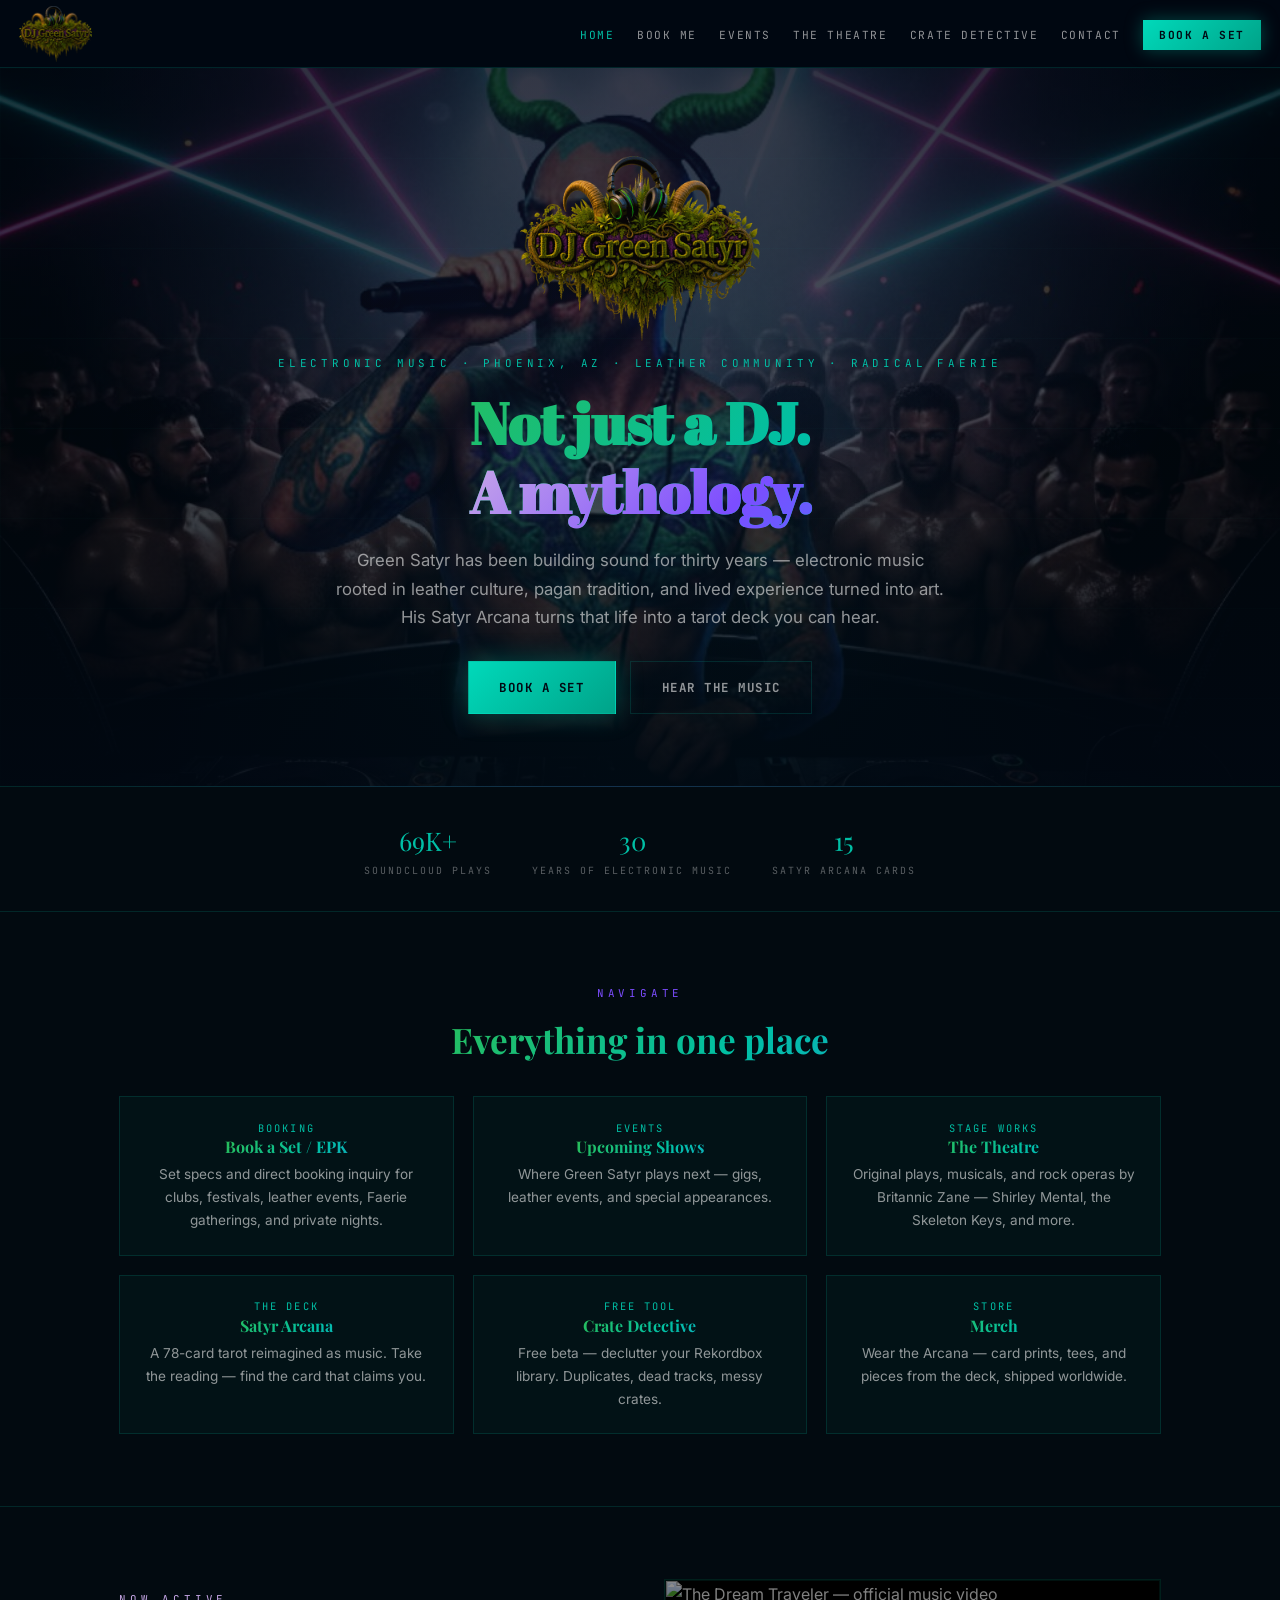
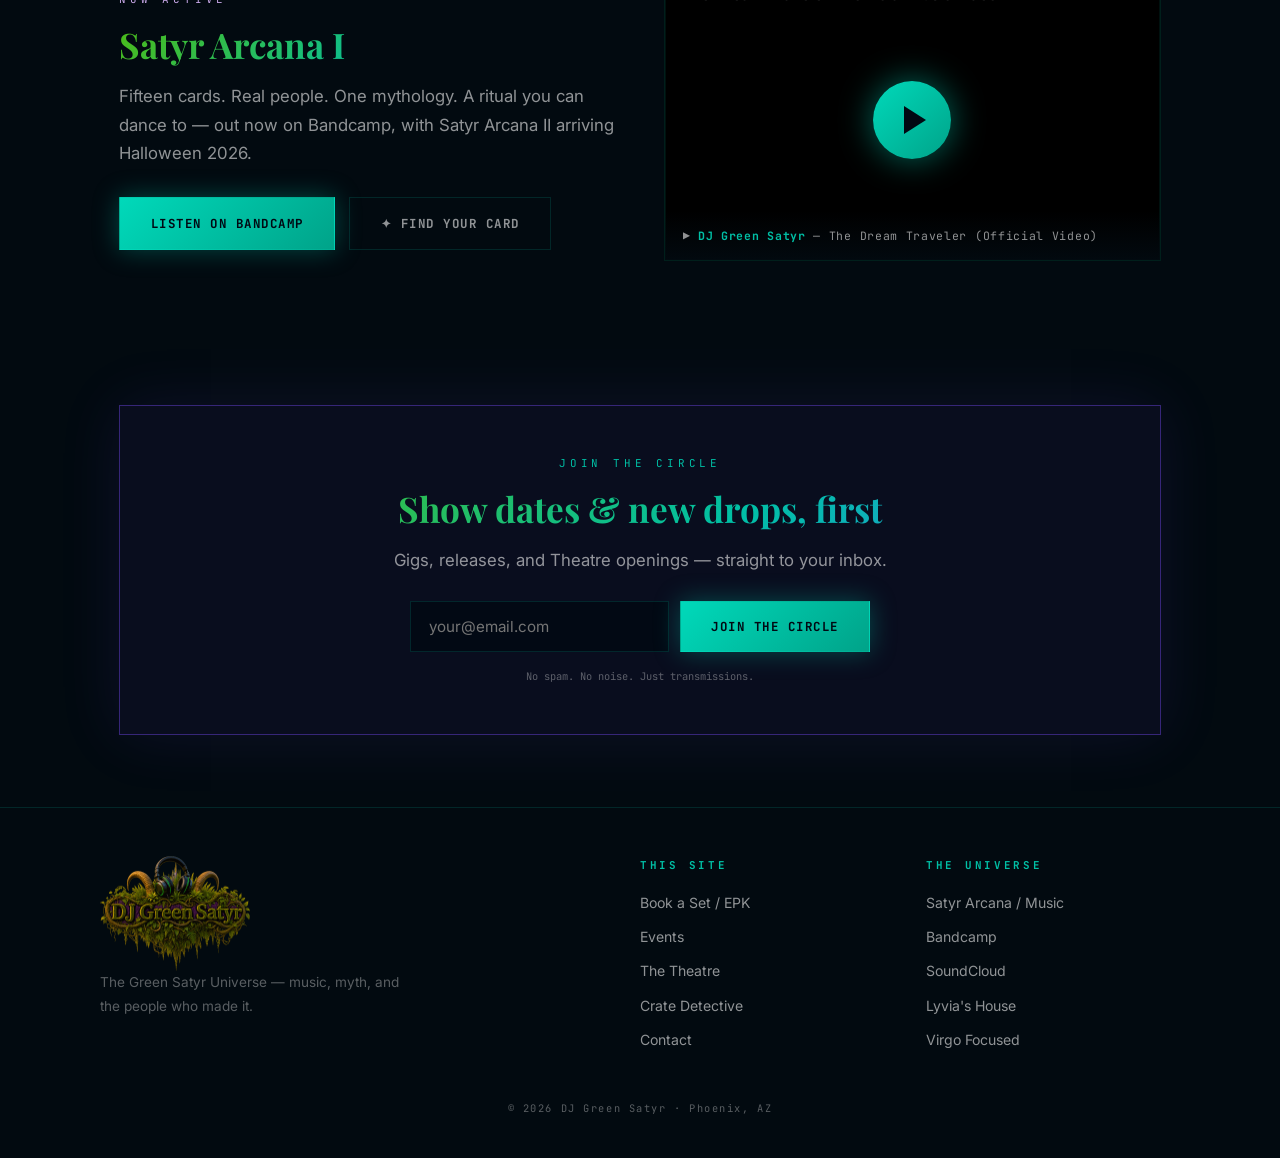
==== index.html @ 3be38ee2 "Replace logo with clean transparent version from original Co-Authored-By: Claude Opus 5.5 <noreply@a" ====
<!DOCTYPE html>
<html lang="en">
<head>
<meta charset="UTF-8">
<meta name="viewport" content="width=device-width, initial-scale=1.0">
<title>DJ Green Satyr — Phoenix Electronic Music Artist | Book a Set</title>
<meta name="description" content="DJ Green Satyr — electronic music from Phoenix, AZ. Radical Faerie & Kaleidoscope of Creativity. Book a set, hear the music, see the Theatre.">
<link rel="canonical" href="index.html">
<meta property="og:title" content="DJ Green Satyr — Not just a DJ. A mythology.">
<meta property="og:description" content="Electronic music from Phoenix, AZ. Book a set, hear the music, walk the Satyr Arcana.">
<meta property="og:image" content="https://djgreensatyr.live/assets/og-home.png">
<meta property="og:type" content="website">
<meta property="og:url" content="https://djgreensatyr.live/">
<meta name="twitter:card" content="summary_large_image">
<meta name="theme-color" content="#00bfa5">
<link rel="icon" href="assets/djgreensatyrlogosq.png">
<link rel="preconnect" href="https://fonts.googleapis.com">
<link rel="preconnect" href="https://fonts.gstatic.com" crossorigin>
<link href="https://fonts.googleapis.com/css2?family=Abril+Fatface&family=Playfair+Display:ital,wght@0,600;0,700;1,600&family=Inter:wght@400;600&family=JetBrains+Mono:wght@400;700&display=swap" rel="stylesheet">
<link rel="stylesheet" href="styles.css">
<script type="application/ld+json">
{
  "@context": "https://schema.org",
  "@graph": [
    {
      "@type": "MusicGroup",
      "@id": "https://djgreensatyr.live/#artist",
      "name": "DJ Green Satyr",
      "url": "https://djgreensatyr.live",
      "genre": "Electronic",
      "description": "DJ Green Satyr books DJ sets, festival slots, and private events across the Phoenix metro area and beyond — thirty years of electronic music experience, rooted in leather culture and Radical Faerie community tradition.",
      "areaServed": { "@type": "City", "name": "Phoenix", "containedInPlace": "Arizona" },
      "sameAs": [
        "https://djgreensatyr.bandcamp.com/",
        "https://soundcloud.com/thegreensatyr",
        "https://www.imdb.com/name/nm5407388/",
        "https://greensatyr.buzz/"
      ]
    },
    {
      "@type": "WebSite",
      "name": "DJ Green Satyr — Booking",
      "url": "https://djgreensatyr.live/",
      "about": { "@id": "https://djgreensatyr.live/#artist" }
    }
  ]
}
</script>
</head>
<body>

<nav class="nav">
  <a class='nav-logo' href='/'><img src="assets/dj-green-satyr-logo.png?v=2" alt="DJ Green Satyr" width="600" height="463"></a>
  <button class="nav-toggle" aria-label="Menu">☰</button>
  <ul class="nav-links">
    <li><a class='active' href='/'>Home</a></li>
    <li><a href='/booking'>Book Me</a></li>
    <li><a href='/events'>Events</a></li>
    <li><a href='/theatre'>The Theatre</a></li>
    <li><a href='/cratedetective'>Crate Detective</a></li>
    <li><a href='/contact'>Contact</a></li>
    <li><a class='nav-cta' href='/booking'>Book a Set</a></li>
  </ul>
</nav>

<header class="hero hero-heavy">
  <video class="hero-video" autoplay muted loop playsinline poster="assets/live-hero.jpg">
    <source src="assets/hero-perform.mp4" type="video/mp4">
  </video>
  <div class="hero-scrim"></div>
  <img src="assets/dj-green-satyr-logo.png?v=2" alt="DJ Green Satyr" width="600" height="463" style="max-width:240px;width:60%;height:auto;margin:0 auto .8rem;display:block">
  <p class="kicker">Electronic Music · Phoenix, AZ · Leather Community · Radical Faerie</p>
  <h1>Not just a DJ.<br><span class="gold-glow">A mythology.</span></h1>
  <p class="lede" style="margin:1.2rem auto 0">Green Satyr has been building sound for thirty years — electronic music rooted in leather culture, pagan tradition, and lived experience turned into art. His Satyr Arcana turns that life into a tarot deck you can hear.</p>
  <div class="btn-row" style="justify-content:center">
    <a class='btn btn-gold' href='/booking'>Book a Set</a>
    <a class="btn btn-ghost" href="https://djgreensatyr.bandcamp.com" target="_blank" rel="noopener">Hear the Music</a>
  </div>
</header>

<div class="proof">
  <div><div class="num">69K+</div><div class="lbl">SoundCloud Plays</div></div>
  <div><div class="num">30</div><div class="lbl">Years of Electronic Music</div></div>
  <div><div class="num">15</div><div class="lbl">Satyr Arcana Cards</div></div>
</div>

<section>
  <div class="wrap center">
    <p class="kicker purple">Navigate</p>
    <h2>Everything in one place</h2>
    <div class="grid grid-3" style="margin-top:2.2rem">
      <a class='card' href='/booking'>
        <p class="mono">Booking</p><h3>Book a Set / EPK</h3>
        <p>Set specs and direct booking inquiry for clubs, festivals, leather events, Faerie gatherings, and private nights.</p>
      </a>
      <a class='card' href='/events'>
        <p class="mono">Events</p><h3>Upcoming Shows</h3>
        <p>Where Green Satyr plays next — gigs, leather events, and special appearances.</p>
      </a>
      <a class='card' href='/theatre'>
        <p class="mono">Stage Works</p><h3>The Theatre</h3>
        <p>Original plays, musicals, and rock operas by Britannic Zane — Shirley Mental, the Skeleton Keys, and more.</p>
      </a>
      <a class="card" href="https://greensatyr.buzz/satyr-arcana/">
        <p class="mono">The Deck</p><h3>Satyr Arcana</h3>
        <p>A 78-card tarot reimagined as music. Take the reading — find the card that claims you.</p>
      </a>
      <a class='card' href='/cratedetective'>
        <p class="mono">Free Tool</p><h3>Crate Detective</h3>
        <p>Free beta — declutter your Rekordbox library. Duplicates, dead tracks, messy crates.</p>
      </a>
      <a class="card" href="https://greensatyr.printful.me/" target="_blank" rel="noopener">
        <p class="mono">Store</p><h3>Merch</h3>
        <p>Wear the Arcana — card prints, tees, and pieces from the deck, shipped worldwide.</p>
      </a>
    </div>
  </div>
</section>

<section style="border-top:1px solid var(--line)">
  <div class="wrap split">
    <div>
      <p class="kicker gold">Now Active</p>
      <h2>Satyr Arcana I</h2>
      <p class="lede">Fifteen cards. Real people. One mythology. A ritual you can dance to — out now on Bandcamp, with Satyr Arcana II arriving Halloween 2026.</p>
      <div class="btn-row">
        <a class="btn btn-gold" href="https://djgreensatyr.bandcamp.com/album/satyr-arcana-i" target="_blank" rel="noopener">Listen on Bandcamp</a>
        <a class="btn btn-ghost" href="https://greensatyr.buzz/satyr-arcana/#quiz">✦ Find Your Card</a>
      </div>
    </div>
    <div class="video-embed video-facade" data-video="tmE1X1CQ2N4" data-title="The Dream Traveler — Official Music Video">
      <img src="https://i.ytimg.com/vi/tmE1X1CQ2N4/maxresdefault.jpg" alt="The Dream Traveler — official music video" loading="lazy">
      <div class="vf-play"><span></span></div>
      <div class="vf-caption">▶ <b>DJ Green Satyr</b> — The Dream Traveler (Official Video)</div>
    </div>
  </div>
</section>

<section>
  <div class="wrap">
    <div class="signup">
      <p class="kicker">Join the Circle</p>
      <h2>Show dates &amp; new drops, first</h2>
      <p class="lede" style="margin:0 auto">Gigs, releases, and Theatre openings — straight to your inbox.</p>
      <form name="circle" method="POST" data-netlify="true" netlify-honeypot="bot-field" action="/thanks">
        <input type="hidden" name="form-name" value="circle">
        <input type="hidden" name="source" value="live_home">
        <p class="hidden"><input name="bot-field"></p>
        <input type="email" name="email" placeholder="your@email.com" required>
        <button class="btn btn-gold" type="submit">Join the Circle</button>
      </form>
      <p class="fine">No spam. No noise. Just transmissions.</p>
    </div>
  </div>
</section>

<footer>
  <div class="foot-grid">
    <div>
      <a class='nav-logo' href='/'><img src="assets/dj-green-satyr-logo.png?v=2" alt="DJ Green Satyr" width="600" height="463" style="height:auto;width:150px" loading="lazy"></a>
      <p class="foot-note">The Green Satyr Universe — music, myth, and the people who made it.</p>
    </div>
    <div>
      <h4>This Site</h4>
      <ul>
        <li><a href='/booking'>Book a Set / EPK</a></li>
        <li><a href='/events'>Events</a></li>
        <li><a href='/theatre'>The Theatre</a></li>
        <li><a href='/cratedetective'>Crate Detective</a></li>
        <li><a href='/contact'>Contact</a></li>
      </ul>
    </div>
    <div>
      <h4>The Universe</h4>
      <ul>
        <li><a href="https://greensatyr.buzz/">Satyr Arcana / Music</a></li>
        <li><a href="https://djgreensatyr.bandcamp.com/" target="_blank" rel="noopener">Bandcamp</a></li>
        <li><a href="https://soundcloud.com/thegreensatyr" target="_blank" rel="noopener">SoundCloud</a></li>
        <li><a href="https://greensatyr.buzz/film/">Lyvia's House</a></li>
        <li><a href="https://virgofocused.quest">Virgo Focused</a></li>
      </ul>
    </div>
  </div>
  <p class="copyright">© 2026 DJ Green Satyr · Phoenix, AZ</p>
</footer>

<script src="main.js"></script>
<!-- Liaison Widget -->
<script src="https://cdn.fash.com/widget-loader.js"></script>
<script>
  if (window.LiaisonWidget) { LiaisonWidget.init({ providerId: '6a8c82718d195329554d960d' }); }
</script>
</body>
</html>
---- styles.css ----
/* ─── GreenSatyr.Buzz — design system ─────────────────────────────── */
:root {
  --bg: #010812;
  --panel: rgba(200, 168, 232, 0.04);
  --line: rgba(200, 168, 232, 0.14);
  --ink: #e8e8e8;
  --ink-dim: rgba(232, 232, 232, 0.62);
  --ink-faint: rgba(232, 232, 232, 0.38);
  --gold: #C8A8E8;
  --green: #39ff14;
  --font-display: 'Playfair Display', serif;
  --font-hero: 'Abril Fatface', serif;
  --font-body: 'Inter', sans-serif;
  --font-mono: 'JetBrains Mono', monospace;
}
* { margin: 0; padding: 0; box-sizing: border-box; }
html { scroll-behavior: smooth; }
body {
  background: var(--bg);
  color: var(--ink);
  font-family: var(--font-body);
  line-height: 1.7;
  -webkit-font-smoothing: antialiased;
}
img { max-width: 100%; display: block; }
a { color: var(--gold); text-decoration: none; }

/* ─── nav ─── */
.nav {
  position: sticky; top: 0; z-index: 50;
  display: flex; align-items: center; justify-content: space-between;
  padding: 0.35rem 1.2rem;
  background: rgba(1, 8, 18, 0.92);
  backdrop-filter: blur(10px);
  border-bottom: 1px solid var(--line);
}
.nav-logo { display: flex; align-items: center; gap: 0.6rem; }
.nav-logo img { height: 56px; width: auto; object-fit: contain; }
.nav-logo span { font-family: var(--font-display); font-size: 0.8rem; color: var(--ink); letter-spacing: 0.05em; }
.nav-links { display: flex; align-items: center; gap: 1.4rem; list-style: none; }
.nav-links a { font-family: var(--font-mono); font-size: 0.7rem; letter-spacing: 0.14em; text-transform: uppercase; color: var(--ink-dim); transition: color 0.2s; }
.nav-links a:hover, .nav-links a.active { color: var(--gold); }
.nav-links a.nav-cta {
  color: #010812; background: linear-gradient(135deg, #00d9ba, #00a389); padding: 0.5rem 1rem; font-weight: 700;
  box-shadow: 0 0 18px rgba(0, 191, 165, 0.35);
}
.nav-links a.nav-cta:hover { background: #e8c85a; color: #010812; }
.nav-toggle { display: none; background: none; border: 1px solid var(--line); color: var(--gold); font-size: 1.2rem; padding: 0.3rem 0.7rem; cursor: pointer; }
@media (max-width: 820px) {
  .nav-toggle { display: block; }
  .nav-links {
    display: none; position: absolute; top: 100%; left: 0; right: 0;
    flex-direction: column; gap: 0; background: rgba(1, 8, 18, 0.98);
    border-bottom: 1px solid var(--line); padding: 0.5rem 0;
  }
  .nav-links.open { display: flex; }
  .nav-links li { width: 100%; text-align: center; }
  .nav-links a { display: block; padding: 0.9rem 0; }
  .nav-links a.nav-cta { margin: 0.6rem 1.2rem; }
}

/* ─── layout ─── */
.wrap { max-width: 1080px; margin: 0 auto; padding: 0 1.2rem; }
section { padding: 4.5rem 0; }
.kicker {
  font-family: var(--font-mono); font-size: 0.68rem; letter-spacing: 0.35em;
  text-transform: uppercase; color: var(--gold); margin-bottom: 1rem;
}
.kicker.green { color: var(--green); }
h1, h2, h3 { font-family: var(--font-display); line-height: 1.2; }
h1 { font-size: clamp(2rem, 6vw, 3.6rem); }
.hero h1 { font-family: var(--font-hero); }
h2 { font-size: clamp(1.4rem, 4vw, 2.2rem); margin-bottom: 1rem; }
h3 { font-size: 1rem; }
.lede { color: var(--ink-dim); max-width: 620px; font-size: 1.05rem; }
.center { text-align: center; }
.center .lede { margin: 0 auto; }

/* ─── buttons ─── */
.btn {
  display: inline-block; font-family: var(--font-mono); font-size: 0.78rem;
  font-weight: 700; letter-spacing: 0.12em; text-transform: uppercase;
  padding: 0.95rem 1.9rem; cursor: pointer; transition: all 0.2s; border: 1px solid transparent;
}
.btn-gold { background: linear-gradient(135deg, #00d9ba, #00a389); color: #010812; box-shadow: 0 0 26px rgba(0, 191, 165, 0.35); }
.btn-gold:hover { background: linear-gradient(135deg, #1fe8cb, #00b89b); box-shadow: 0 0 40px rgba(0, 191, 165, 0.55); }
.btn-ghost { border-color: var(--line); color: var(--ink-dim); }
.btn-ghost:hover { border-color: var(--gold); color: var(--gold); }
.btn-green { background: var(--green); color: #010812; box-shadow: 0 0 26px rgba(57, 255, 20, 0.3); }
.btn-green:hover { box-shadow: 0 0 40px rgba(57, 255, 20, 0.5); }
.btn-row { display: flex; gap: 0.9rem; flex-wrap: wrap; margin-top: 1.8rem; }
.center .btn-row { justify-content: center; }

/* ─── hero ─── */
.hero {
  position: relative; overflow: hidden; text-align: center;
  padding: 5.5rem 1.2rem 4.5rem;
  background: radial-gradient(ellipse at 50% 0%, rgba(200, 168, 232, 0.1) 0%, var(--bg) 65%);
  border-bottom: 1px solid var(--line);
}
.hero::before {
  content: ''; position: absolute; inset: 0; pointer-events: none;
  background-image: linear-gradient(rgba(57, 255, 20, 0.03) 1px, transparent 1px),
    linear-gradient(90deg, rgba(57, 255, 20, 0.03) 1px, transparent 1px);
  background-size: 60px 60px;
}
.hero > * { position: relative; z-index: 1; }

/* heavy / masculine hero variant (music page) */
.hero-heavy {
  background:
    radial-gradient(ellipse at 50% 110%, rgba(0, 110, 90, 0.18) 0%, transparent 55%),
    radial-gradient(ellipse at 50% 0%, rgba(70, 40, 110, 0.20) 0%, var(--bg) 70%),
    linear-gradient(180deg, #04080b 0%, #010812 100%);
  animation: forge 9s ease-in-out infinite;
}
.hero-heavy::before {
  background-image:
    linear-gradient(rgba(200, 168, 232, 0.045) 2px, transparent 2px);
  background-size: 100% 90px;
}
@keyframes forge {
  0%, 100% { box-shadow: inset 0 -80px 160px rgba(0, 105, 85, 0.12); }
  50% { box-shadow: inset 0 -80px 220px rgba(0, 105, 85, 0.26); }
}
.hero-video {
  position: absolute; inset: 0; width: 100%; height: 100%;
  object-fit: cover; opacity: 0.38; z-index: 0; pointer-events: none;
  filter: saturate(0.8) contrast(1.1);
}
.hero-video + .hero-scrim {
  position: absolute; inset: 0; z-index: 0; pointer-events: none;
  background: linear-gradient(180deg, rgba(1, 8, 18, 0.55) 0%, rgba(1, 8, 18, 0.25) 50%, rgba(1, 8, 18, 0.85) 100%);
}
.hero .lede { margin: 1.2rem auto 0; }
.hero-art { max-width: 420px; margin: 2.5rem auto 0; border: 1px solid var(--line); box-shadow: 0 0 60px rgba(200, 168, 232, 0.12); }
.gold-glow { color: var(--gold); text-shadow: 0 0 30px rgba(200, 168, 232, 0.5); }

/* ─── proof bar ─── */
.proof { display: flex; justify-content: center; gap: 2.5rem; flex-wrap: wrap; padding: 2rem 1.2rem; border-bottom: 1px solid var(--line); }
.proof div { text-align: center; }
.proof .num { font-family: var(--font-display); font-size: 1.6rem; color: var(--gold); }
.proof .lbl { font-family: var(--font-mono); font-size: 0.62rem; letter-spacing: 0.2em; text-transform: uppercase; color: var(--ink-faint); }

/* ─── countdown ─── */
.countdown-strip {
  display: flex; align-items: center; justify-content: center; gap: 1.4rem; flex-wrap: wrap;
  padding: 1.1rem 1.2rem; background: rgba(200, 168, 232, 0.06); border-bottom: 1px solid var(--line);
  font-family: var(--font-mono); font-size: 0.75rem; letter-spacing: 0.1em; text-transform: uppercase;
}
.countdown-strip strong { color: var(--gold); }
.countdown { display: flex; gap: 0.9rem; }
.countdown span { color: var(--ink); }
.countdown b { color: var(--green); font-size: 1rem; }

/* ─── grids & cards ─── */
.grid { display: grid; gap: 1.2rem; }
.grid-3 { grid-template-columns: repeat(3, 1fr); }
.grid-5 { grid-template-columns: repeat(5, 1fr); }
@media (max-width: 820px) { .grid-3 { grid-template-columns: 1fr; } .grid-5 { grid-template-columns: repeat(2, 1fr); } }
.card { border: 1px solid var(--line); background: var(--panel); padding: 1.4rem; transition: border-color 0.2s, transform 0.2s; }
.card:hover { border-color: rgba(200, 168, 232, 0.45); transform: translateY(-3px); }
.card img { border: 1px solid var(--line); margin-bottom: 0.9rem; }
.card h3 { margin-bottom: 0.4rem; }
.card p { font-size: 0.85rem; color: var(--ink-dim); }
.card .mono { font-family: var(--font-mono); font-size: 0.65rem; letter-spacing: 0.2em; text-transform: uppercase; color: var(--gold); }

/* deck mini-grid */
.deck-grid { display: grid; grid-template-columns: repeat(5, 1fr); gap: 0.6rem; }
@media (max-width: 680px) { .deck-grid { grid-template-columns: repeat(3, 1fr); } }
.deck-cell { border: 1px solid var(--line); background: var(--panel); padding: 0.8rem 0.4rem; text-align: center; }
.deck-cell .n { font-family: var(--font-mono); font-size: 0.7rem; color: var(--gold); opacity: 0.75; }
.deck-cell .t { font-family: var(--font-display); font-size: 0.6rem; color: var(--ink-dim); line-height: 1.4; }

/* ─── split section ─── */
.split { display: grid; grid-template-columns: 1fr 1fr; gap: 3rem; align-items: center; }
@media (max-width: 820px) { .split { grid-template-columns: 1fr; } }
.split img { border: 1px solid var(--line); }

/* ─── video embed ─── */
.video-embed { position: relative; padding-bottom: 56.25%; border: 1px solid var(--line); background: #000; }
.video-embed iframe { position: absolute; inset: 0; width: 100%; height: 100%; border: 0; }
.video-facade { cursor: pointer; }
.video-facade img { position: absolute; inset: 0; width: 100%; height: 100%; object-fit: cover; filter: brightness(0.55) saturate(1.05); transition: filter 0.2s; }
.video-facade:hover img { filter: brightness(0.68) saturate(1.1); }
.video-facade .vf-play { position: absolute; inset: 0; display: flex; align-items: center; justify-content: center; }
.video-facade .vf-play span {
  width: 78px; height: 78px; border-radius: 50%;
  background: linear-gradient(135deg, #00d9ba, #00a389);
  display: flex; align-items: center; justify-content: center;
  box-shadow: 0 0 34px rgba(0, 191, 165, 0.55); transition: transform 0.2s;
}
.video-facade:hover .vf-play span { transform: scale(1.08); }
.video-facade .vf-play span::after { content: ''; border-style: solid; border-width: 14px 0 14px 22px; border-color: transparent transparent transparent #010812; margin-left: 6px; }
.video-facade .vf-caption {
  position: absolute; left: 0; right: 0; bottom: 0; padding: 0.9rem 1.1rem;
  background: linear-gradient(0deg, rgba(2, 10, 16, 0.92), transparent);
  font-family: var(--font-mono); font-size: 0.72rem; letter-spacing: 0.06em; color: var(--ink-dim);
}
.video-facade .vf-caption b { color: var(--teal); }

/* ─── signup ─── */
.signup {
  border: 1px solid rgba(200, 168, 232, 0.35); background: rgba(200, 168, 232, 0.05);
  padding: 3rem 1.5rem; text-align: center; box-shadow: 0 0 60px rgba(200, 168, 232, 0.08);
}
.signup form { display: flex; gap: 0.7rem; max-width: 460px; margin: 1.6rem auto 0; flex-wrap: wrap; justify-content: center; }
.signup input[type='email'] {
  flex: 1 1 240px; padding: 0.95rem 1.1rem; font-family: var(--font-body); font-size: 0.95rem;
  background: rgba(1, 8, 18, 0.8); border: 1px solid var(--line); color: var(--ink);
}
.signup input[type='email']:focus { outline: none; border-color: var(--gold); }
.signup .fine { font-family: var(--font-mono); font-size: 0.65rem; color: var(--ink-faint); margin-top: 1rem; }

/* ─── quiz ─── */
.quiz-shell { max-width: 640px; margin: 0 auto; }
.q-progress { height: 2px; background: var(--line); margin: 0.6rem 0 2.2rem; }
.q-progress div { height: 100%; background: linear-gradient(90deg, var(--gold), var(--green)); box-shadow: 0 0 8px rgba(200, 168, 232, 0.5); transition: width 0.4s; }
.q-meta { display: flex; justify-content: space-between; font-family: var(--font-mono); font-size: 0.68rem; color: var(--ink-faint); }
.q-meta .pct { color: var(--gold); }
.q-option {
  display: flex; align-items: center; gap: 1rem; width: 100%; text-align: left;
  padding: 1.1rem 1.2rem; margin-bottom: 0.7rem; cursor: pointer;
  border: 1px solid var(--line); background: rgba(1, 8, 18, 0.6); color: var(--ink-dim);
  font-family: var(--font-body); font-size: 0.98rem; transition: all 0.2s;
}
.q-option:hover { border-color: rgba(200, 168, 232, 0.5); color: var(--ink); }
.q-option.chosen { border-color: var(--gold); background: rgba(200, 168, 232, 0.07); color: var(--ink); box-shadow: 0 0 24px rgba(200, 168, 232, 0.1); }
.q-option .letter {
  flex-shrink: 0; width: 30px; height: 30px; display: flex; align-items: center; justify-content: center;
  font-family: var(--font-mono); font-size: 0.7rem; font-weight: 700;
  border: 1px solid rgba(200, 168, 232, 0.25); color: var(--ink-faint);
}
.q-option.chosen .letter { border-color: var(--gold); color: var(--gold); background: rgba(200, 168, 232, 0.12); }
.q-nav { display: flex; justify-content: space-between; align-items: center; margin-top: 1.8rem; }
.result-card { position: relative; border-width: 2px; border-style: solid; padding: 2.5rem 1.5rem; text-align: center; margin-bottom: 2rem; }
.result-card .rc-num { font-family: var(--font-mono); font-size: 2.6rem; font-weight: 900; opacity: 0.3; }
.result-card h2 { font-size: clamp(1.6rem, 5vw, 2.6rem); }
.result-card .rc-tag { font-style: italic; color: var(--ink); opacity: 0.85; font-size: 1.1rem; margin: 0.6rem 0 1.6rem; }
.result-facts { display: grid; grid-template-columns: repeat(3, 1fr); gap: 0.8rem; text-align: left; margin-bottom: 1.6rem; }
@media (max-width: 680px) { .result-facts { grid-template-columns: 1fr; } }
.result-facts div { border: 1px solid var(--line); padding: 0.9rem; }
.result-facts .lbl { font-family: var(--font-mono); font-size: 0.62rem; letter-spacing: 0.15em; text-transform: uppercase; opacity: 0.7; margin-bottom: 0.3rem; }
.result-facts p { font-size: 0.85rem; color: var(--ink-dim); }
.share-row { display: flex; gap: 0.7rem; justify-content: center; flex-wrap: wrap; margin: 1.4rem 0 2.4rem; }
.hidden { display: none !important; }

/* ─── news / footer ─── */
.news-item { display: block; border: 1px solid var(--line); background: var(--panel); padding: 1.1rem 1.3rem; margin-bottom: 0.8rem; color: var(--ink-dim); transition: border-color 0.2s; }
.news-item:hover { border-color: rgba(200, 168, 232, 0.45); }
.news-item strong { color: var(--ink); display: block; font-size: 0.95rem; }
.news-item span { font-size: 0.82rem; }
footer { border-top: 1px solid var(--line); padding: 3rem 1.2rem 2.5rem; }
.foot-grid { display: grid; grid-template-columns: 2fr 1fr 1fr; gap: 2rem; max-width: 1080px; margin: 0 auto; }
@media (max-width: 680px) { .foot-grid { grid-template-columns: 1fr; } }
footer h4 { font-family: var(--font-mono); font-size: 0.68rem; letter-spacing: 0.25em; text-transform: uppercase; color: var(--gold); margin-bottom: 0.9rem; }
footer ul { list-style: none; }
footer li { margin-bottom: 0.45rem; }
footer a { color: var(--ink-dim); font-size: 0.88rem; }
footer a:hover { color: var(--gold); }
footer .foot-note { color: var(--ink-faint); font-size: 0.85rem; max-width: 320px; }
.copyright { text-align: center; font-family: var(--font-mono); font-size: 0.65rem; color: var(--ink-faint); margin-top: 2.5rem; letter-spacing: 0.15em; }

/* ─── djgreensatyr.live theme — satyr hues: greens, blues, purples (NO RED) ─── */
:root {
  --teal: #00bfa5;
  --purple: #7c4dff;
  --magenta: #d81b60;
  --bg: #020a10;
  --line: rgba(0, 191, 165, 0.16);
  --panel: rgba(0, 191, 165, 0.04);
}
.hero {
  background: radial-gradient(ellipse at 50% 0%, rgba(124, 77, 255, 0.12) 0%, var(--bg) 65%);
  border-bottom: 1px solid var(--line);
}
.hero::before {
  background-image: linear-gradient(rgba(0, 191, 165, 0.04) 1px, transparent 1px),
    linear-gradient(90deg, rgba(0, 191, 165, 0.04) 1px, transparent 1px);
}
.kicker { color: var(--teal); }
.kicker.purple { color: var(--purple); }
.kicker.gold { color: var(--gold); }
.gold-glow { color: var(--teal); text-shadow: 0 0 30px rgba(0, 191, 165, 0.5); }
.nav-links a:hover, .nav-links a.active { color: var(--teal); }
.nav-links a.nav-cta { background: linear-gradient(135deg, #00d9ba, #00a389); box-shadow: 0 0 18px rgba(0, 191, 165, 0.35); }
.proof .num { color: var(--teal); }
.card:hover { border-color: rgba(0, 191, 165, 0.5); }
.card .mono { color: var(--teal); }
.deck-cell .n { color: var(--purple); }
.signup {
  border-color: rgba(124, 77, 255, 0.4);
  background: rgba(124, 77, 255, 0.06);
  box-shadow: 0 0 60px rgba(124, 77, 255, 0.1);
}
.signup input[type='email']:focus { border-color: var(--purple); }
.q-progress div { background: linear-gradient(90deg, var(--teal), var(--purple)); }
footer h4 { color: var(--teal); }
footer a:hover { color: var(--teal); }
.news-item:hover { border-color: rgba(0, 191, 165, 0.5); }
.hero-heavy {
  background:
    radial-gradient(ellipse at 50% 110%, rgba(0, 191, 165, 0.16) 0%, transparent 55%),
    radial-gradient(ellipse at 50% 0%, rgba(124, 77, 255, 0.18) 0%, var(--bg) 70%),
    linear-gradient(180deg, #030c12 0%, #020a10 100%);
}
@keyframes forge {
  0%, 100% { box-shadow: inset 0 -80px 160px rgba(0, 150, 130, 0.10); }
  50% { box-shadow: inset 0 -80px 220px rgba(0, 150, 130, 0.24); }
}
.badge {
  display: inline-block; font-family: var(--font-mono); font-size: 0.62rem;
  letter-spacing: 0.2em; text-transform: uppercase; padding: 0.35rem 0.8rem;
  border: 1px solid var(--line); color: var(--teal); margin-bottom: 1rem;
}
.testimonial { border-left: 2px solid var(--purple); padding: 0.4rem 0 0.4rem 1.2rem; margin-bottom: 1.4rem; }
.testimonial p { color: var(--ink-dim); font-style: italic; }
.testimonial cite { font-family: var(--font-mono); font-size: 0.7rem; color: var(--teal); font-style: normal; }
.photo-strip { display: grid; grid-template-columns: repeat(auto-fit, minmax(220px, 1fr)); gap: 0.7rem; }
@media (max-width: 680px) { .photo-strip { grid-template-columns: repeat(2, 1fr); } }
.photo-strip img { border: 1px solid var(--line); aspect-ratio: 4/3; object-fit: cover; object-position: 50% 30%; width: 100%; }
input[type='text'], input[type='email'], input[type='date'], select, textarea {
  width: 100%; padding: 0.9rem 1rem; background: rgba(2, 10, 16, 0.85);
  border: 1px solid var(--line); color: var(--ink); font-family: var(--font-body); font-size: 0.95rem;
}
input:focus, select:focus, textarea:focus { outline: none; border-color: var(--teal); }
.form-grid { display: grid; grid-template-columns: 1fr 1fr; gap: 1rem; text-align: left; }
.form-grid .full { grid-column: 1 / -1; }
@media (max-width: 680px) { .form-grid { grid-template-columns: 1fr; } }
.form-grid label { font-family: var(--font-mono); font-size: 0.65rem; letter-spacing: 0.15em; text-transform: uppercase; color: var(--ink-faint); display: block; margin-bottom: 0.35rem; }

/* ─── oil slick headlines ─── */
@keyframes oilslick {
  0%   { background-position: 0% 50%; }
  50%  { background-position: 100% 50%; }
  100% { background-position: 0% 50%; }
}
h1, h2, h3 {
  background: linear-gradient(
    135deg,
    #4CBB17 0%,
    #00bfa5 20%,
    #3d7bff 40%,
    #7c4dff 60%,
    #C8A8E8 80%,
    #4CBB17 100%
  );
  background-size: 300% 300%;
  -webkit-background-clip: text;
  -webkit-text-fill-color: transparent;
  background-clip: text;
  animation: oilslick 6s ease infinite;
  will-change: background-position;
}
/* accent word inside a headline: same oilslick, faster drift, never gold/orange */
.gold-glow {
  background: linear-gradient(135deg, #C8A8E8 0%, #7c4dff 25%, #3d7bff 45%, #00bfa5 70%, #4CBB17 100%);
  background-size: 300% 300%;
  -webkit-background-clip: text;
  -webkit-text-fill-color: transparent;
  background-clip: text;
  animation: oilslick 5s ease infinite;
  will-change: background-position;
  text-shadow: none;
}

/* ─── theatre playbill wall ─── */
.grid-2 { grid-template-columns: repeat(2, 1fr); }
@media (max-width: 820px) { .grid-2 { grid-template-columns: 1fr; } }
.poster { display: block; width: 100%; height: auto; border: 1px solid rgba(124, 77, 255, 0.35); box-shadow: 0 0 60px rgba(124, 77, 255, 0.25); }

/* ─── theatre productions ─── */
.prod { display: grid; grid-template-columns: minmax(240px, 380px) 1fr; gap: 2.4rem; align-items: center; max-width: 1000px; margin: 2.8rem auto 0; text-align: left; }
.prod.flip { grid-template-columns: 1fr minmax(240px, 380px); }
.prod.flip .poster { order: 2; }
.prod h3 { font-size: clamp(1.4rem, 3.5vw, 2rem); margin-bottom: 0.4rem; }
.prod .credit { font-family: var(--font-mono); font-size: 0.7rem; letter-spacing: 0.14em; text-transform: uppercase; color: var(--ink-faint); margin-bottom: 1rem; }
.prod p { color: var(--ink-dim); margin-bottom: 0.8rem; }
@media (max-width: 820px) {
  .prod, .prod.flip { grid-template-columns: 1fr; gap: 1.4rem; }
  .prod.flip .poster { order: 0; }
  .prod .poster { max-width: 420px; margin: 0 auto; }
}

/* ─── collapsible extra sets ─── */
.more { max-width: 760px; margin: 2rem auto 0; text-align: center; }
.more summary { cursor: pointer; list-style: none; display: inline-block; font-family: var(--font-mono); font-size: 0.72rem; letter-spacing: 0.14em; text-transform: uppercase; padding: 0.9rem 1.6rem; border: 1px solid var(--line); color: var(--ink-dim); }
.more summary::-webkit-details-marker { display: none; }
.more summary:hover { border-color: var(--teal); color: var(--teal); }
.more[open] summary { margin-bottom: 1rem; }
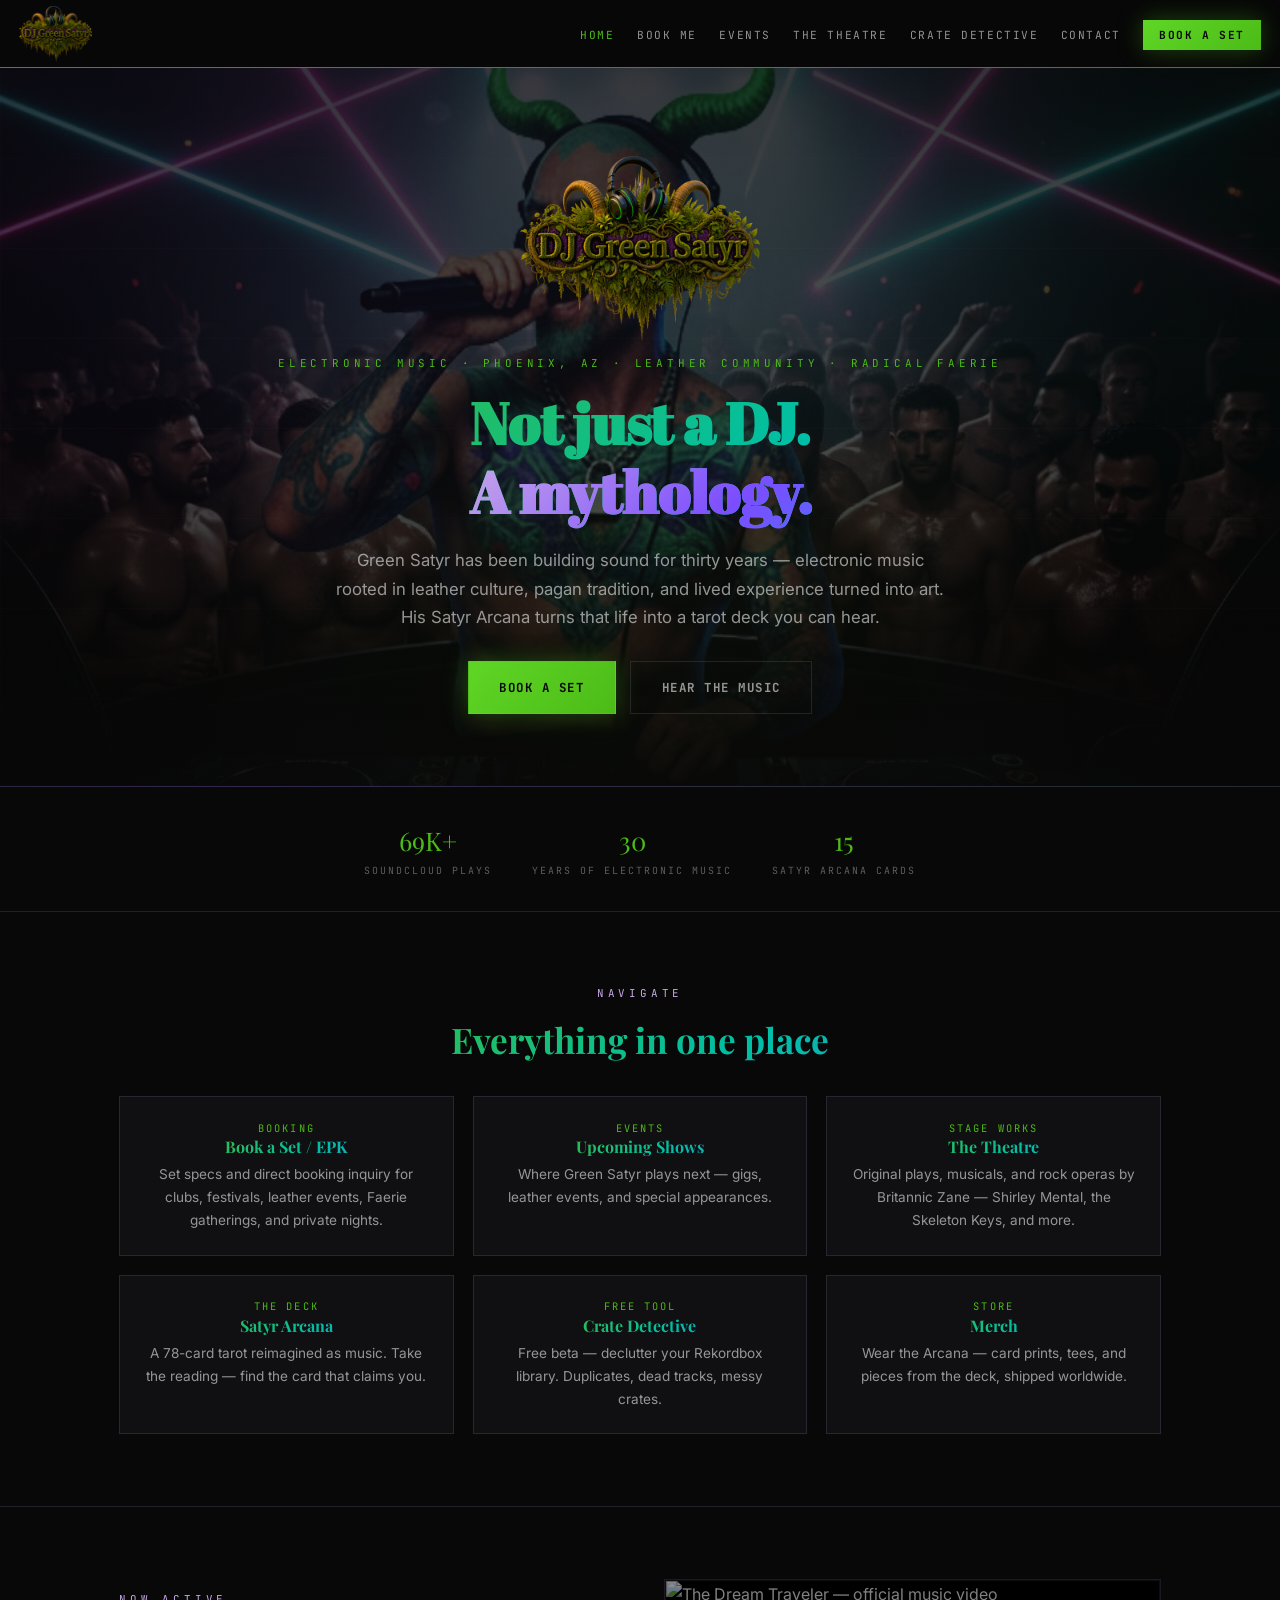
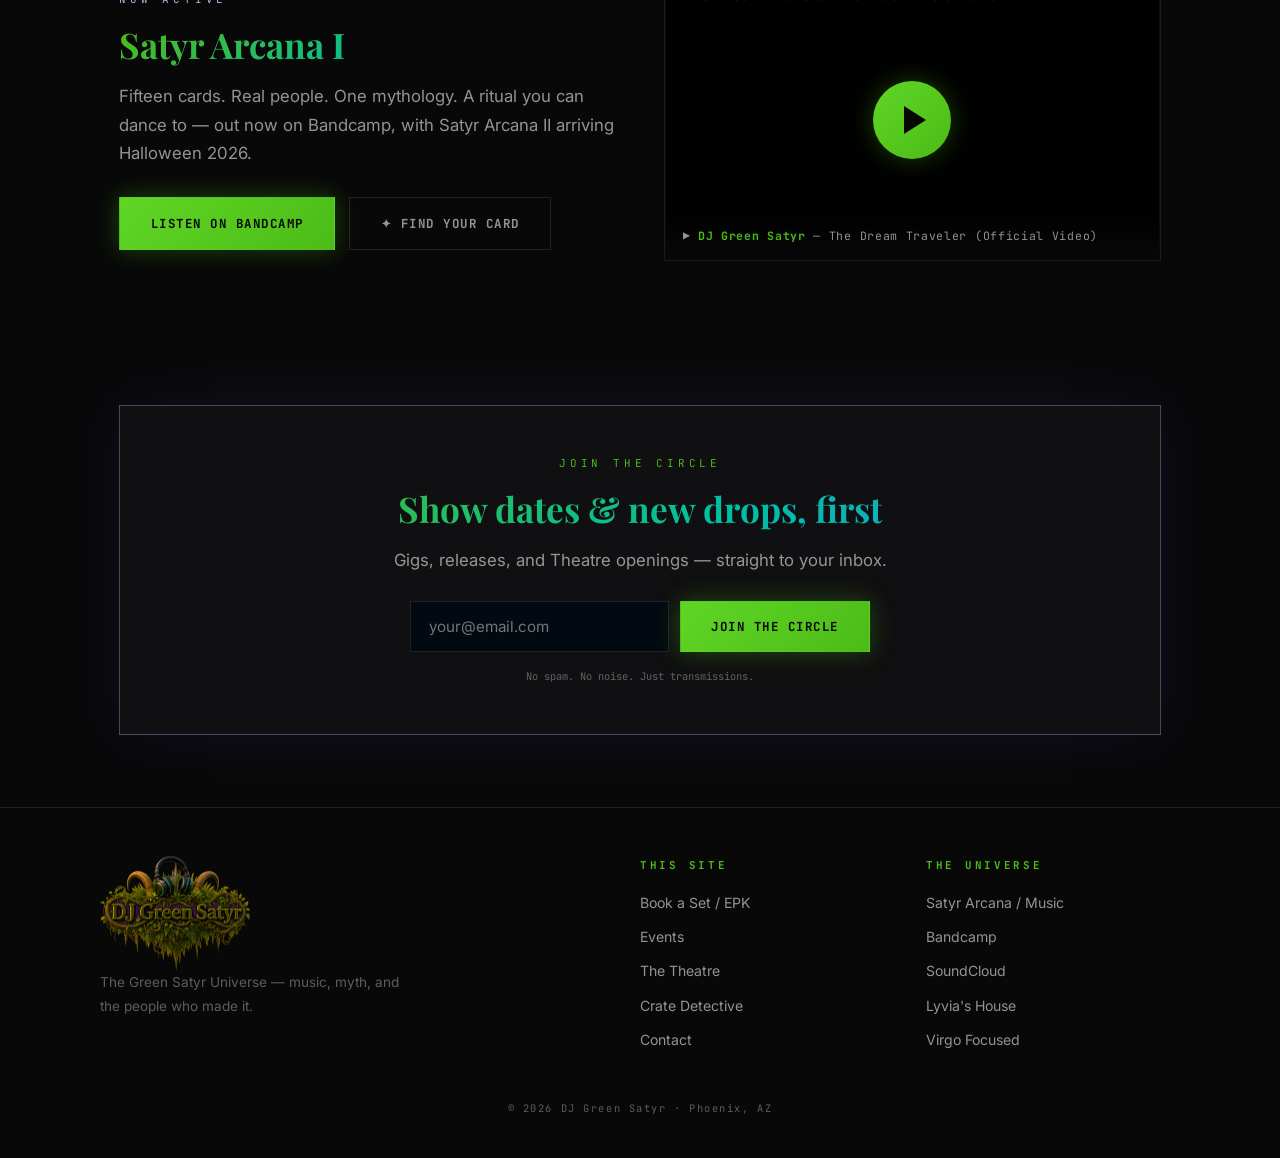
==== commit 92fe4048: "Brand lock: black + oil-slick aurora, kelly green accents; theatre hero still; cleanup duplicates Co" ====
--- a/index.html
+++ b/index.html
@@ -12,7 +12,7 @@
 <meta property="og:type" content="website">
 <meta property="og:url" content="https://djgreensatyr.live/">
 <meta name="twitter:card" content="summary_large_image">
-<meta name="theme-color" content="#00bfa5">
+<meta name="theme-color" content="#080808">
 <link rel="icon" href="assets/djgreensatyrlogosq.png">
 <link rel="preconnect" href="https://fonts.googleapis.com">
 <link rel="preconnect" href="https://fonts.gstatic.com" crossorigin>
--- a/styles.css
+++ b/styles.css
@@ -388,3 +388,99 @@
 .more summary::-webkit-details-marker { display: none; }
 .more summary:hover { border-color: var(--teal); color: var(--teal); }
 .more[open] summary { margin-bottom: 1rem; }
+
+/* ═══ BRAND LOCK — djgreensatyr.live (Oct 2026) ════════════════════════
+   Black fetish leather #080808 base. Kelly green #4CBB17 identity.
+   Lilac #C8A8E8 accents. Oil-slick / aurora iridescence as the signature.
+   NO navy, NO teal-as-dominant, NO red, NO orange/gold. Keep this block LAST. */
+:root {
+  --bg: #080808;
+  --green: #4CBB17;
+  --teal: #4CBB17;          /* legacy name: now kelly green */
+  --purple: #C8A8E8;        /* legacy name: now lilac */
+  --gold: #C8A8E8;          /* legacy name: lilac accent, never gold */
+  --line: rgba(200, 168, 232, 0.14);
+  --panel: rgba(200, 168, 232, 0.04);
+  --oilslick: linear-gradient(135deg, #4CBB17 0%, #00bfa5 20%, #3d7bff 40%, #7c4dff 60%, #C8A8E8 80%, #4CBB17 100%);
+}
+html { background: #080808; }
+body { background: #080808; }
+
+/* aurora / oil-slick sheen drifting over the black */
+body::before {
+  content: ''; position: fixed; inset: -15%; z-index: -1; pointer-events: none;
+  background:
+    radial-gradient(38% 30% at 12% 8%,  rgba(76, 187, 23, 0.11), transparent 70%),
+    radial-gradient(34% 26% at 88% 22%, rgba(124, 77, 255, 0.10), transparent 70%),
+    radial-gradient(42% 28% at 55% 98%, rgba(0, 191, 165, 0.07), transparent 70%),
+    radial-gradient(30% 24% at 72% 62%, rgba(200, 168, 232, 0.06), transparent 70%),
+    radial-gradient(28% 22% at 22% 70%, rgba(61, 123, 255, 0.05), transparent 70%);
+  animation: aurora 28s ease-in-out infinite alternate;
+}
+@keyframes aurora {
+  0%   { transform: translate3d(0, 0, 0) rotate(0deg) scale(1); }
+  50%  { transform: translate3d(3%, -2%, 0) rotate(6deg) scale(1.06); }
+  100% { transform: translate3d(-3%, 2%, 0) rotate(-5deg) scale(1.02); }
+}
+@media (prefers-reduced-motion: reduce) {
+  body::before, h1, h2, h3, .gold-glow { animation: none !important; }
+}
+
+/* nav */
+.nav { background: rgba(8, 8, 8, 0.92); border-bottom: 1px solid var(--line); }
+.nav::after { content: ''; position: absolute; left: 0; right: 0; bottom: -1px; height: 1px; background: var(--oilslick); background-size: 300% 100%; animation: oilslick 8s ease infinite; opacity: 0.7; }
+@media (max-width: 820px) { .nav-links { background: rgba(8, 8, 8, 0.98); } }
+.nav-links a:hover, .nav-links a.active { color: #4CBB17; }
+
+/* primary buttons: kelly green, oil-slick on hover */
+.btn-gold, .btn-green, .nav-links a.nav-cta, .video-facade .vf-play span {
+  background: linear-gradient(135deg, #5fd626, #4CBB17);
+  color: #080808; box-shadow: 0 0 24px rgba(76, 187, 23, 0.35);
+}
+.btn-gold:hover, .btn-green:hover, .nav-links a.nav-cta:hover {
+  background: linear-gradient(135deg, #4CBB17 0%, #5fe0c8 30%, #9fb6ff 60%, #C8A8E8 100%);
+  background-size: 200% 200%; animation: oilslick 3s ease infinite;
+  color: #080808; box-shadow: 0 0 36px rgba(124, 77, 255, 0.35), 0 0 22px rgba(76, 187, 23, 0.35);
+}
+.btn-ghost:hover { border-color: #C8A8E8; color: #C8A8E8; }
+.video-facade .vf-play span::after { border-color: transparent transparent transparent #080808; }
+.video-facade .vf-caption { background: linear-gradient(0deg, rgba(8, 8, 8, 0.92), transparent); }
+
+/* heroes: black with aurora glow, no navy */
+.hero { background: radial-gradient(ellipse at 50% 0%, rgba(124, 77, 255, 0.12) 0%, transparent 65%); }
+.hero::before {
+  background-image: linear-gradient(rgba(200, 168, 232, 0.035) 1px, transparent 1px),
+    linear-gradient(90deg, rgba(200, 168, 232, 0.035) 1px, transparent 1px);
+}
+.hero-heavy {
+  background:
+    radial-gradient(ellipse at 50% 110%, rgba(76, 187, 23, 0.16) 0%, transparent 55%),
+    radial-gradient(ellipse at 20% 0%, rgba(124, 77, 255, 0.16) 0%, transparent 60%),
+    radial-gradient(ellipse at 85% 10%, rgba(0, 191, 165, 0.10) 0%, transparent 55%),
+    #080808;
+}
+@keyframes forge {
+  0%, 100% { box-shadow: inset 0 -80px 160px rgba(76, 187, 23, 0.10); }
+  50% { box-shadow: inset 0 -80px 220px rgba(124, 77, 255, 0.18); }
+}
+.hero-video + .hero-scrim { background: linear-gradient(180deg, rgba(8, 8, 8, 0.55) 0%, rgba(8, 8, 8, 0.25) 50%, rgba(8, 8, 8, 0.88) 100%); }
+
+/* accents */
+.kicker, .badge, .proof .num, .card .mono, footer h4, .testimonial cite, .video-facade .vf-caption b { color: #4CBB17; }
+.kicker.purple, .deck-cell .n { color: #C8A8E8; }
+.badge { border-color: rgba(76, 187, 23, 0.45); }
+.card:hover, .news-item:hover { border-color: rgba(200, 168, 232, 0.5); }
+footer a:hover, .more summary:hover { color: #C8A8E8; border-color: #C8A8E8; }
+.testimonial { border-left-color: #C8A8E8; }
+.signup { border-color: rgba(200, 168, 232, 0.35); background: rgba(200, 168, 232, 0.04); box-shadow: 0 0 60px rgba(124, 77, 255, 0.10); }
+.q-progress div { background: var(--oilslick); background-size: 300% 100%; }
+
+/* forms */
+input[type='text'], input[type='email'], input[type='date'], select, textarea { background: rgba(8, 8, 8, 0.85); }
+input:focus, select:focus, textarea:focus, .signup input[type='email']:focus { border-color: #4CBB17; }
+
+/* theatre posters: iridescent edge glow */
+.poster {
+  border: 1px solid rgba(200, 168, 232, 0.35);
+  box-shadow: 0 0 50px rgba(76, 187, 23, 0.16), 0 0 90px rgba(124, 77, 255, 0.18);
+}
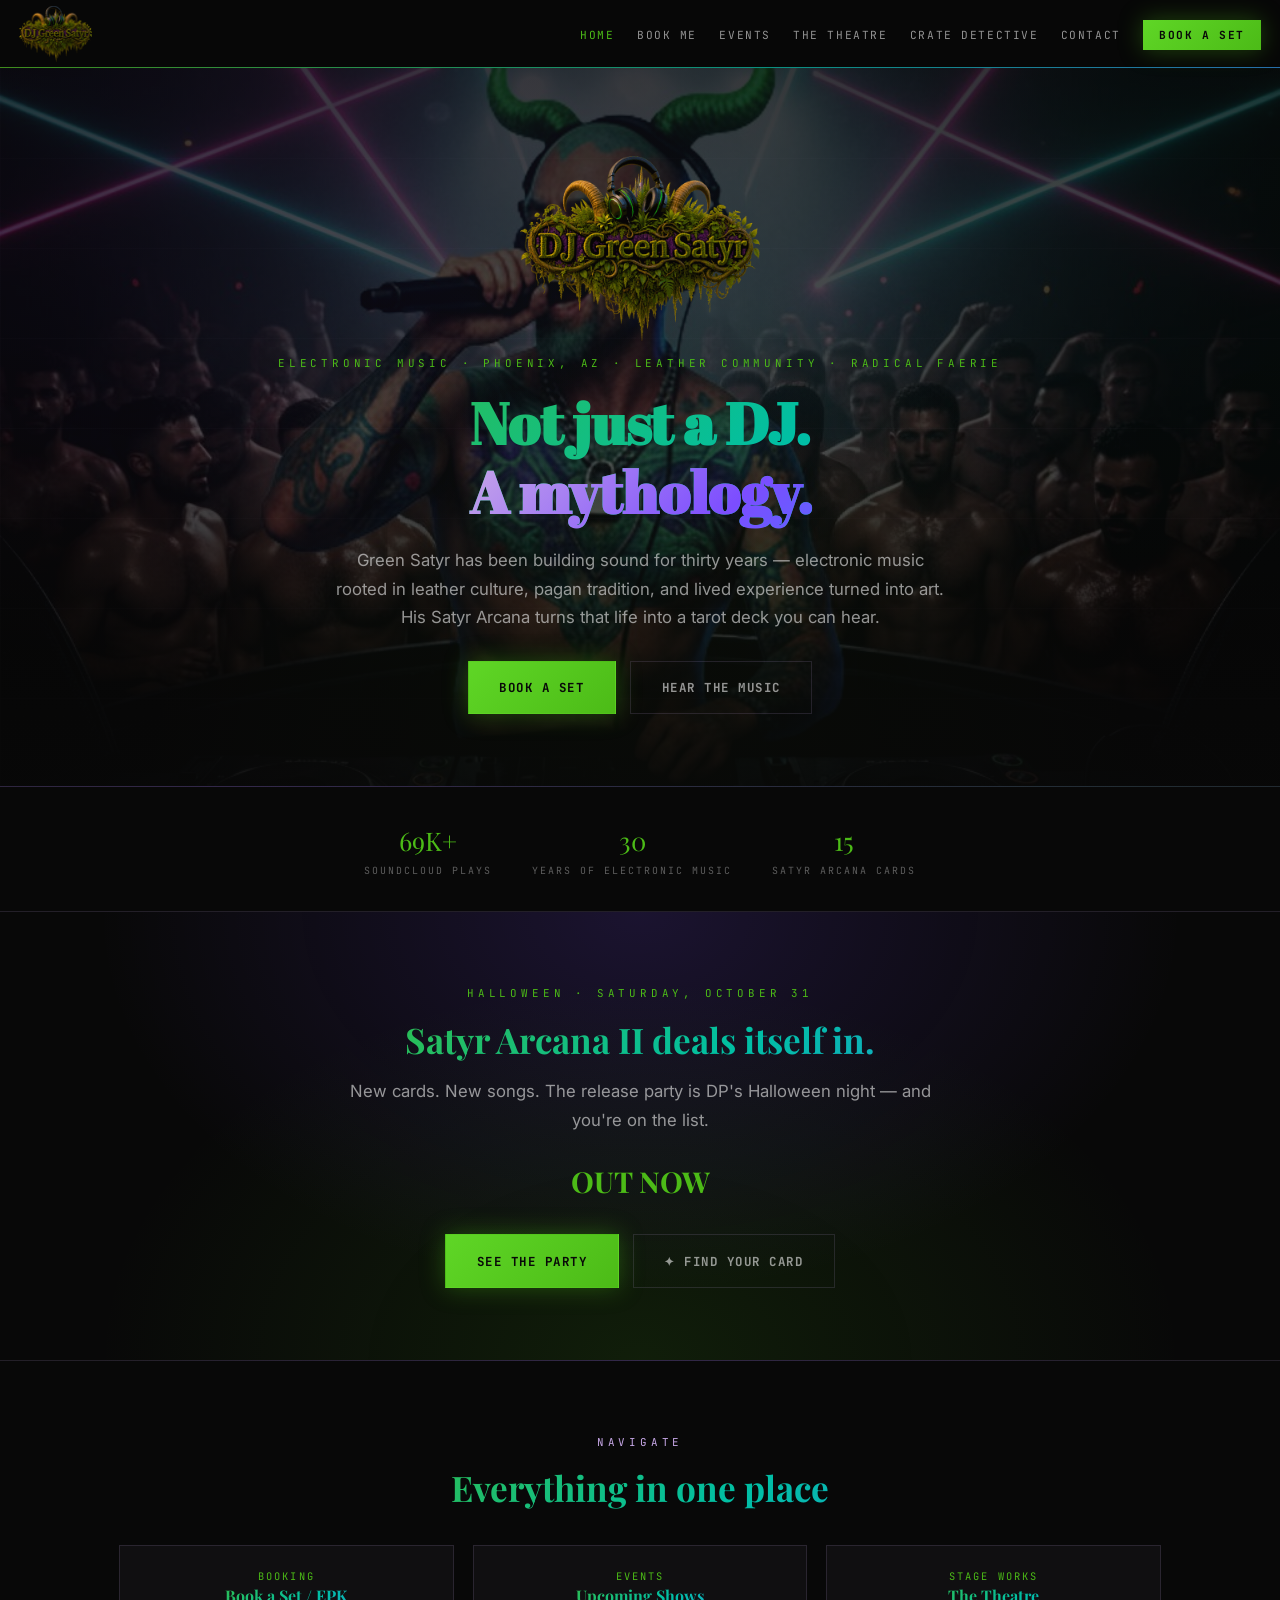
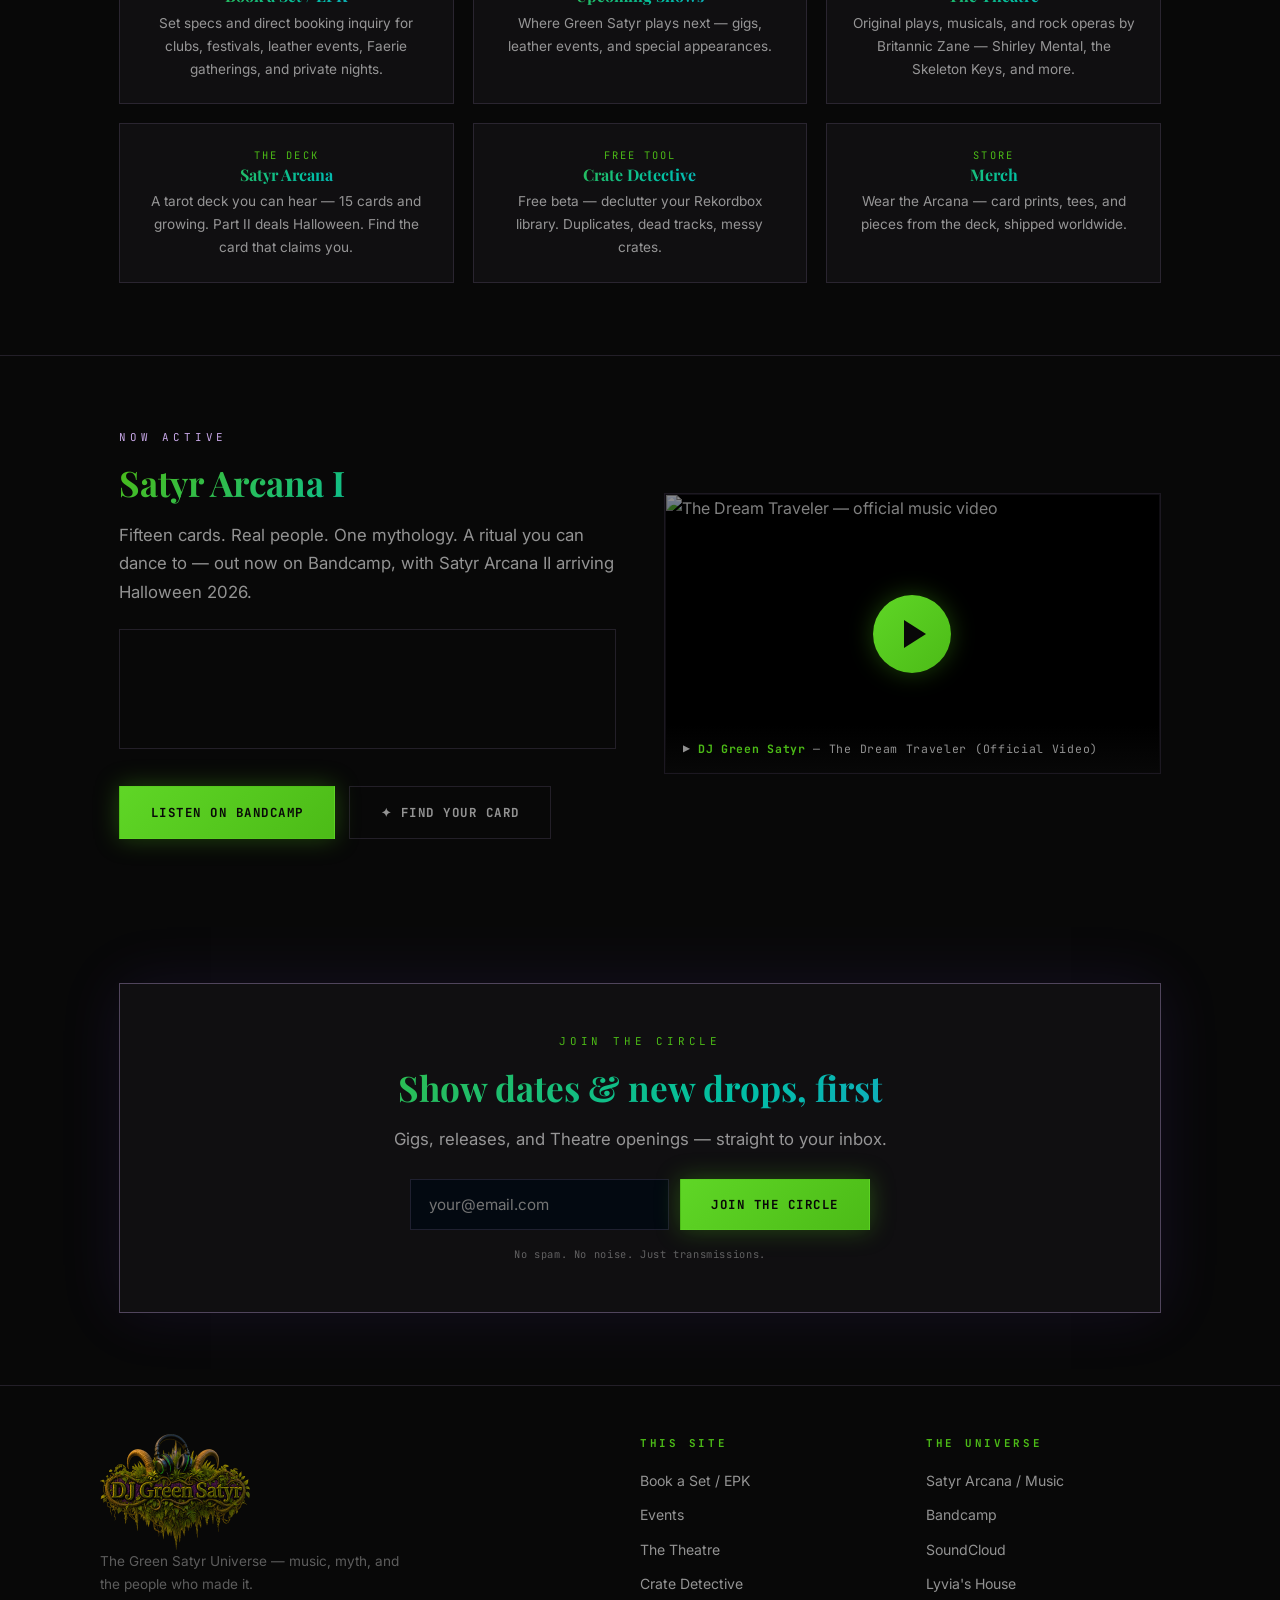
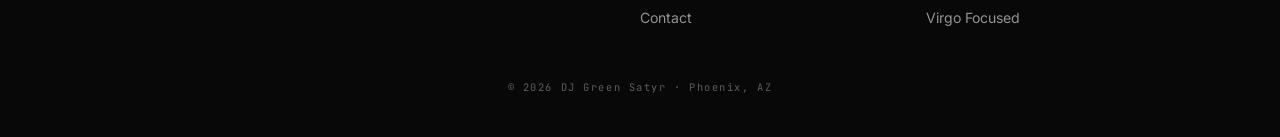
==== commit f617ab48: "Music on every page, DP + Halloween release party, Theatre live panel, copy fixes Co-Authored-By: Cl" ====
--- a/index.html
+++ b/index.html
@@ -84,6 +84,19 @@
   <div><div class="num">15</div><div class="lbl">Satyr Arcana Cards</div></div>
 </div>
 
+<section class="halloween-drop">
+  <div class="wrap center">
+    <p class="kicker">Halloween · Saturday, October 31</p>
+    <h2>Satyr Arcana II deals itself in.</h2>
+    <p class="lede" style="margin:1rem auto 0">New cards. New songs. The release party is DP's Halloween night — and you're on the list.</p>
+    <div class="countdown" id="countdown" aria-live="polite"></div>
+    <div class="btn-row" style="justify-content:center">
+      <a class="btn btn-gold" href="/events">See the Party</a>
+      <a class="btn btn-ghost" href="https://greensatyr.buzz/satyr-arcana/#quiz">✦ Find Your Card</a>
+    </div>
+  </div>
+</section>
+
 <section>
   <div class="wrap center">
     <p class="kicker purple">Navigate</p>
@@ -103,7 +116,7 @@
       </a>
       <a class="card" href="https://greensatyr.buzz/satyr-arcana/">
         <p class="mono">The Deck</p><h3>Satyr Arcana</h3>
-        <p>A 78-card tarot reimagined as music. Take the reading — find the card that claims you.</p>
+        <p>A tarot deck you can hear — 15 cards and growing. Part II deals Halloween. Find the card that claims you.</p>
       </a>
       <a class='card' href='/cratedetective'>
         <p class="mono">Free Tool</p><h3>Crate Detective</h3>
@@ -123,6 +136,7 @@
       <p class="kicker gold">Now Active</p>
       <h2>Satyr Arcana I</h2>
       <p class="lede">Fifteen cards. Real people. One mythology. A ritual you can dance to — out now on Bandcamp, with Satyr Arcana II arriving Halloween 2026.</p>
+      <iframe style="border:1px solid var(--line);width:100%;max-width:700px;height:120px;margin-top:1.4rem" src="https://bandcamp.com/EmbeddedPlayer/v=2/album=3855290290/size=large/bgcol=080808/linkcol=4CBB17/tracklist=false/artwork=small/" seamless title="Satyr Arcana I by DJ Green Satyr" loading="lazy"></iframe>
       <div class="btn-row">
         <a class="btn btn-gold" href="https://djgreensatyr.bandcamp.com/album/satyr-arcana-i" target="_blank" rel="noopener">Listen on Bandcamp</a>
         <a class="btn btn-ghost" href="https://greensatyr.buzz/satyr-arcana/#quiz">✦ Find Your Card</a>
--- a/styles.css
+++ b/styles.css
@@ -484,3 +484,20 @@
   border: 1px solid rgba(200, 168, 232, 0.35);
   box-shadow: 0 0 50px rgba(76, 187, 23, 0.16), 0 0 90px rgba(124, 77, 255, 0.18);
 }
+
+/* ─── Oct 2026 additions: Halloween drop, events, live panel ─── */
+.fine { font-family: var(--font-mono); font-size: 0.68rem; letter-spacing: 0.06em; color: var(--ink-faint); }
+.fine a { color: #C8A8E8; }
+.halloween-drop {
+  border-bottom: 1px solid var(--line);
+  background:
+    radial-gradient(ellipse at 50% 0%, rgba(124, 77, 255, 0.16) 0%, transparent 60%),
+    radial-gradient(ellipse at 50% 100%, rgba(76, 187, 23, 0.12) 0%, transparent 60%);
+}
+.halloween-drop .countdown { justify-content: center; margin-top: 1.4rem; font-family: var(--font-mono); font-size: 0.75rem; letter-spacing: 0.12em; text-transform: uppercase; gap: 1.4rem; }
+.halloween-drop .countdown b { font-size: 1.8rem; display: block; font-family: var(--font-display); letter-spacing: 0; }
+.event-feature, .event-recurring { margin-bottom: 1rem; padding: 1.8rem 1.6rem; }
+.event-feature { border-color: rgba(76, 187, 23, 0.55); box-shadow: 0 0 40px rgba(76, 187, 23, 0.12), 0 0 70px rgba(124, 77, 255, 0.12); }
+.event-feature h3, .event-recurring h3 { margin: 0.4rem 0 0.6rem; }
+.event-feature p, .event-recurring p { color: var(--ink-dim); }
+.event-feature .fine { margin-top: 0.8rem; }
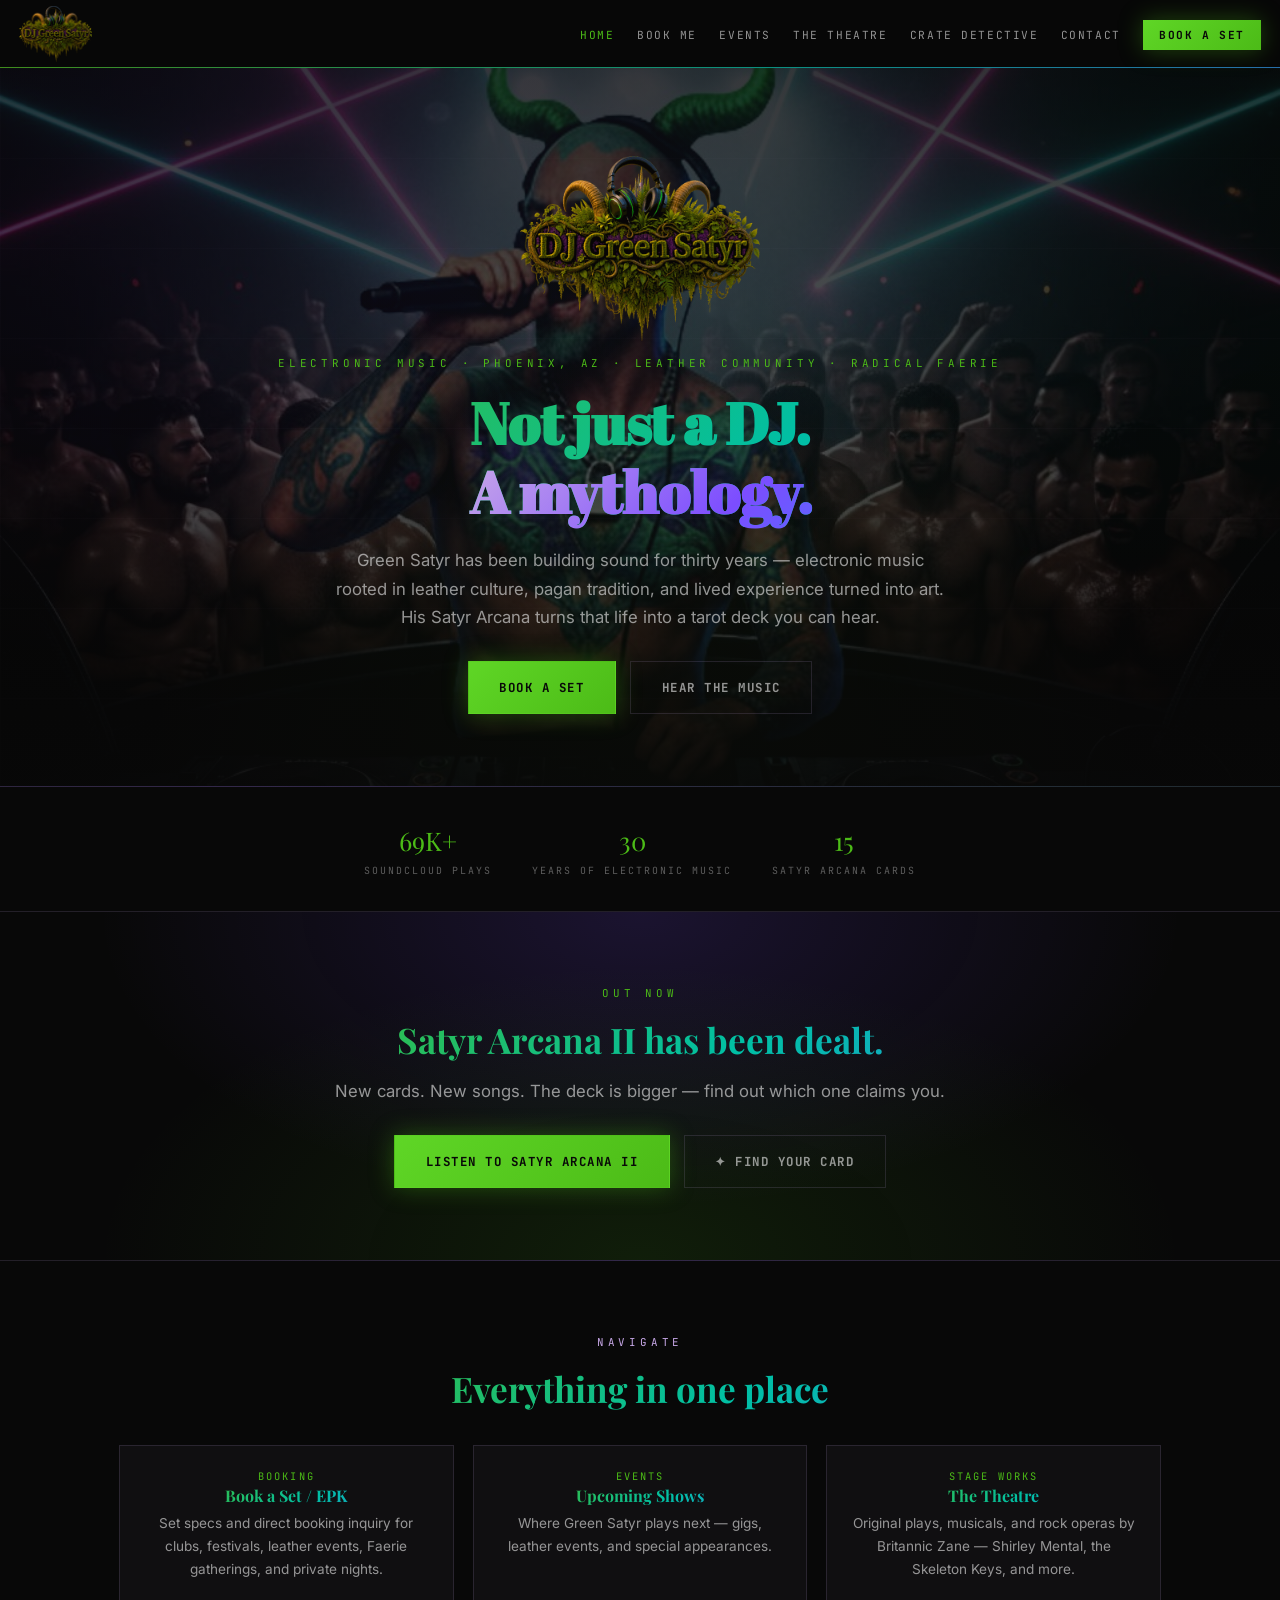
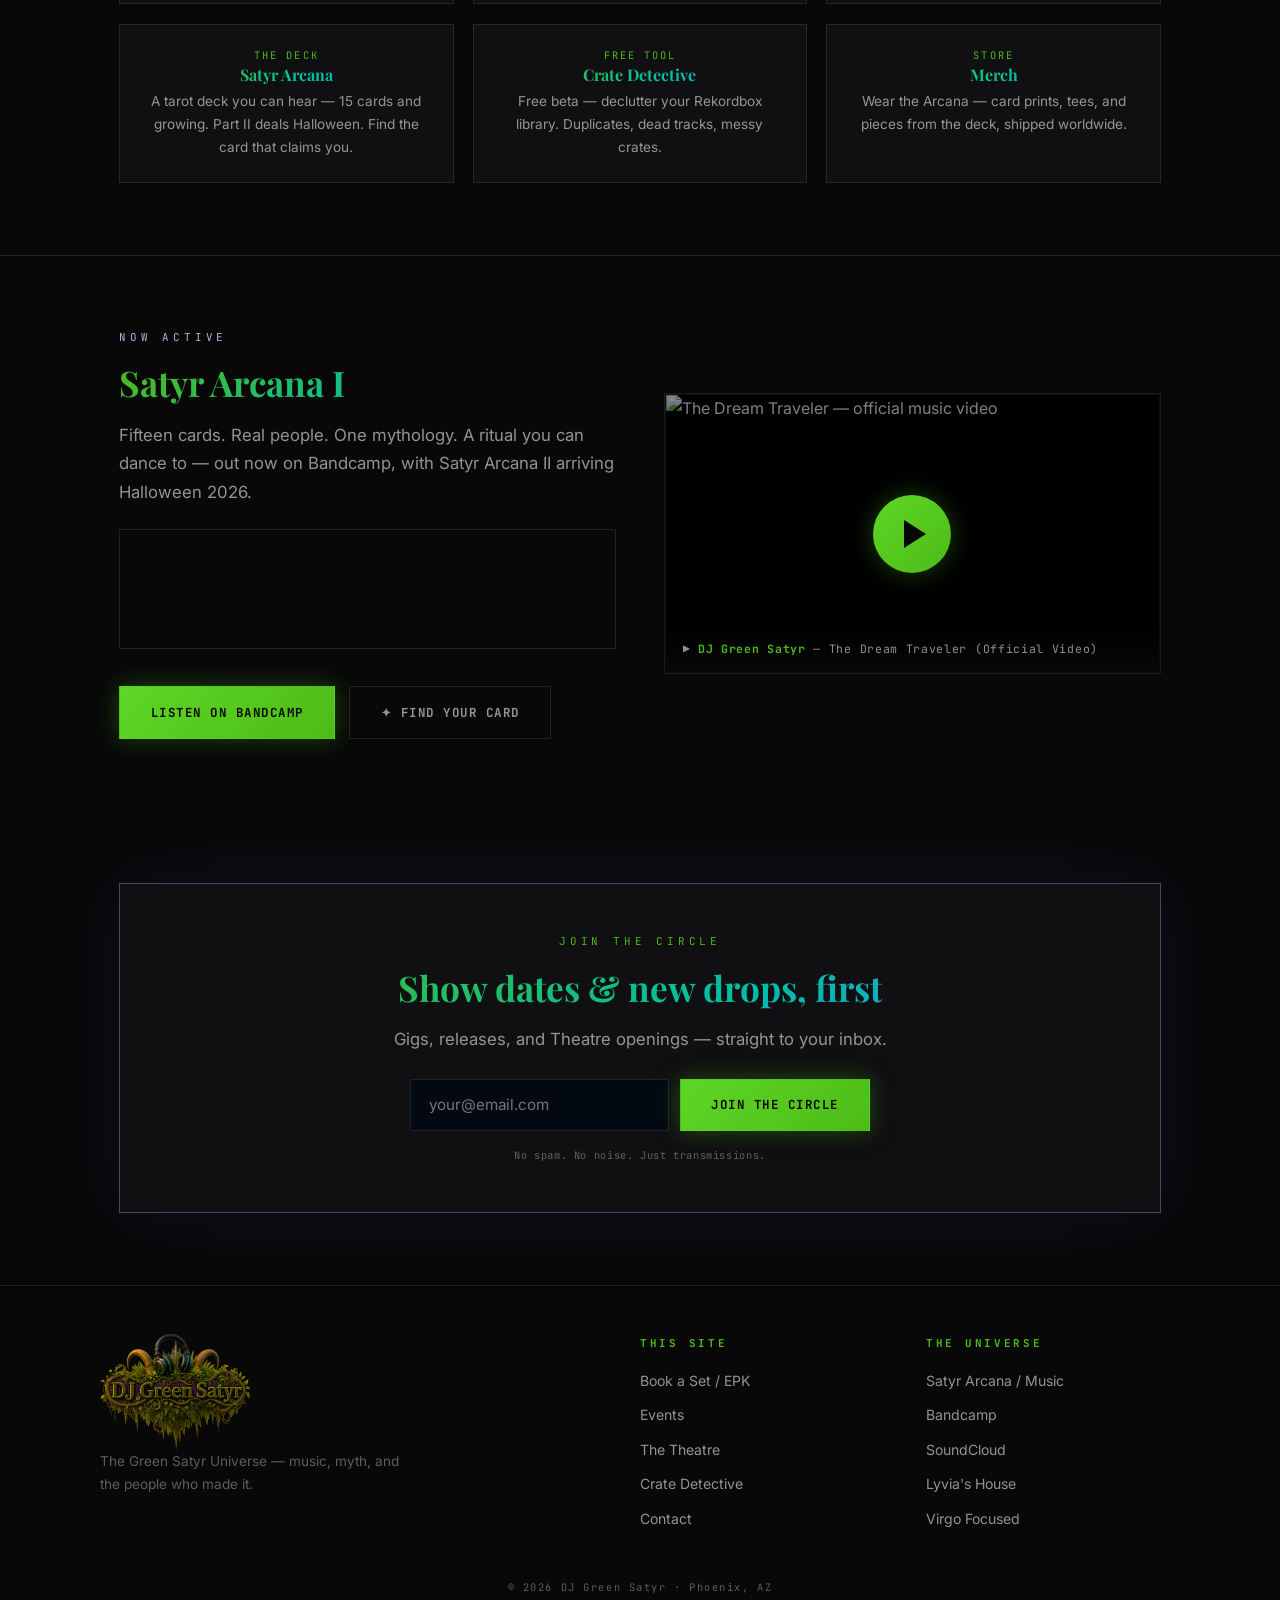
==== commit 1d0a9e2c: "SEO/AEO + usability: absolute canonicals, Event/Theatre/FAQ schema, llms.txt, 44px tap targets, on-b" ====
--- a/index.html
+++ b/index.html
@@ -5,10 +5,10 @@
 <meta name="viewport" content="width=device-width, initial-scale=1.0">
 <title>DJ Green Satyr — Phoenix Electronic Music Artist | Book a Set</title>
 <meta name="description" content="DJ Green Satyr — electronic music from Phoenix, AZ. Radical Faerie & Kaleidoscope of Creativity. Book a set, hear the music, see the Theatre.">
-<link rel="canonical" href="index.html">
+<link rel="canonical" href="https://djgreensatyr.live/">
 <meta property="og:title" content="DJ Green Satyr — Not just a DJ. A mythology.">
 <meta property="og:description" content="Electronic music from Phoenix, AZ. Book a set, hear the music, walk the Satyr Arcana.">
-<meta property="og:image" content="https://djgreensatyr.live/assets/og-home.png">
+<meta property="og:image" content="https://djgreensatyr.live/assets/og-home.jpg?v=2">
 <meta property="og:type" content="website">
 <meta property="og:url" content="https://djgreensatyr.live/">
 <meta name="twitter:card" content="summary_large_image">
@@ -86,6 +86,7 @@
 
 <section class="halloween-drop">
   <div class="wrap center">
+    <div data-show-until="2026-11-01T00:00:00-07:00">
     <p class="kicker">Halloween · Saturday, October 31</p>
     <h2>Satyr Arcana II deals itself in.</h2>
     <p class="lede" style="margin:1rem auto 0">New cards. New songs. The release party is DP's Halloween night — and you're on the list.</p>
@@ -93,6 +94,16 @@
     <div class="btn-row" style="justify-content:center">
       <a class="btn btn-gold" href="/events">See the Party</a>
       <a class="btn btn-ghost" href="https://greensatyr.buzz/satyr-arcana/#quiz">✦ Find Your Card</a>
+    </div>
+    </div>
+    <div data-show-from="2026-11-01T00:00:00-07:00" hidden>
+    <p class="kicker">Out Now</p>
+    <h2>Satyr Arcana II has been dealt.</h2>
+    <p class="lede" style="margin:1rem auto 0">New cards. New songs. The deck is bigger — find out which one claims you.</p>
+    <div class="btn-row" style="justify-content:center">
+      <a class="btn btn-gold" href="https://djgreensatyr.bandcamp.com/album/satyr-arcana-part-2" target="_blank" rel="noopener">Listen to Satyr Arcana II</a>
+      <a class="btn btn-ghost" href="https://greensatyr.buzz/satyr-arcana/#quiz">✦ Find Your Card</a>
+    </div>
     </div>
   </div>
 </section>
@@ -199,10 +210,5 @@
 </footer>
 
 <script src="main.js"></script>
-<!-- Liaison Widget -->
-<script src="https://cdn.fash.com/widget-loader.js"></script>
-<script>
-  if (window.LiaisonWidget) { LiaisonWidget.init({ providerId: '6a8c82718d195329554d960d' }); }
-</script>
 </body>
 </html>
--- a/styles.css
+++ b/styles.css
@@ -501,3 +501,11 @@
 .event-feature h3, .event-recurring h3 { margin: 0.4rem 0 0.6rem; }
 .event-feature p, .event-recurring p { color: var(--ink-dim); }
 .event-feature .fine { margin-top: 0.8rem; }
+[hidden] { display: none !important; }
+
+/* ─── mobile tap targets (44px minimum) ─── */
+@media (max-width: 820px) {
+  footer li { margin-bottom: 0; }
+  footer li a { display: inline-block; padding: 0.7rem 0; min-height: 44px; }
+  .nav-toggle { min-width: 44px; min-height: 44px; }
+}
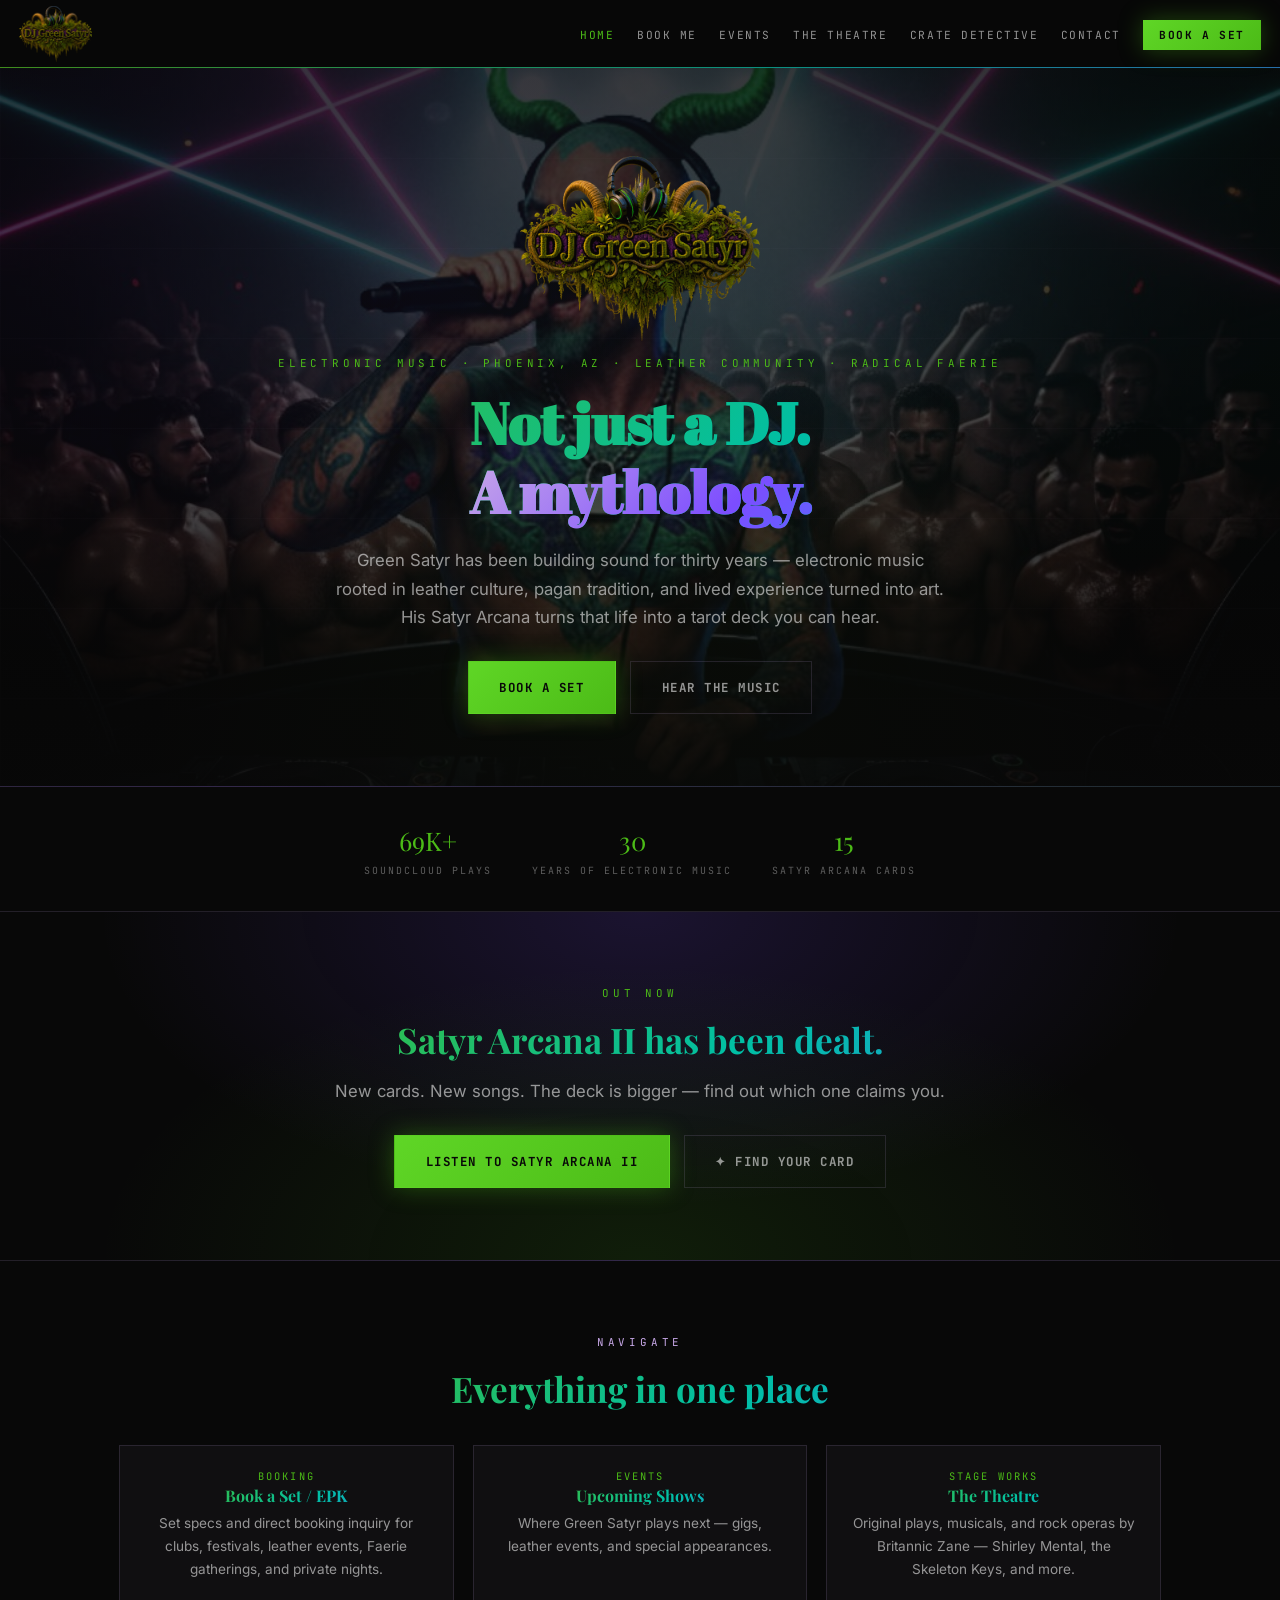
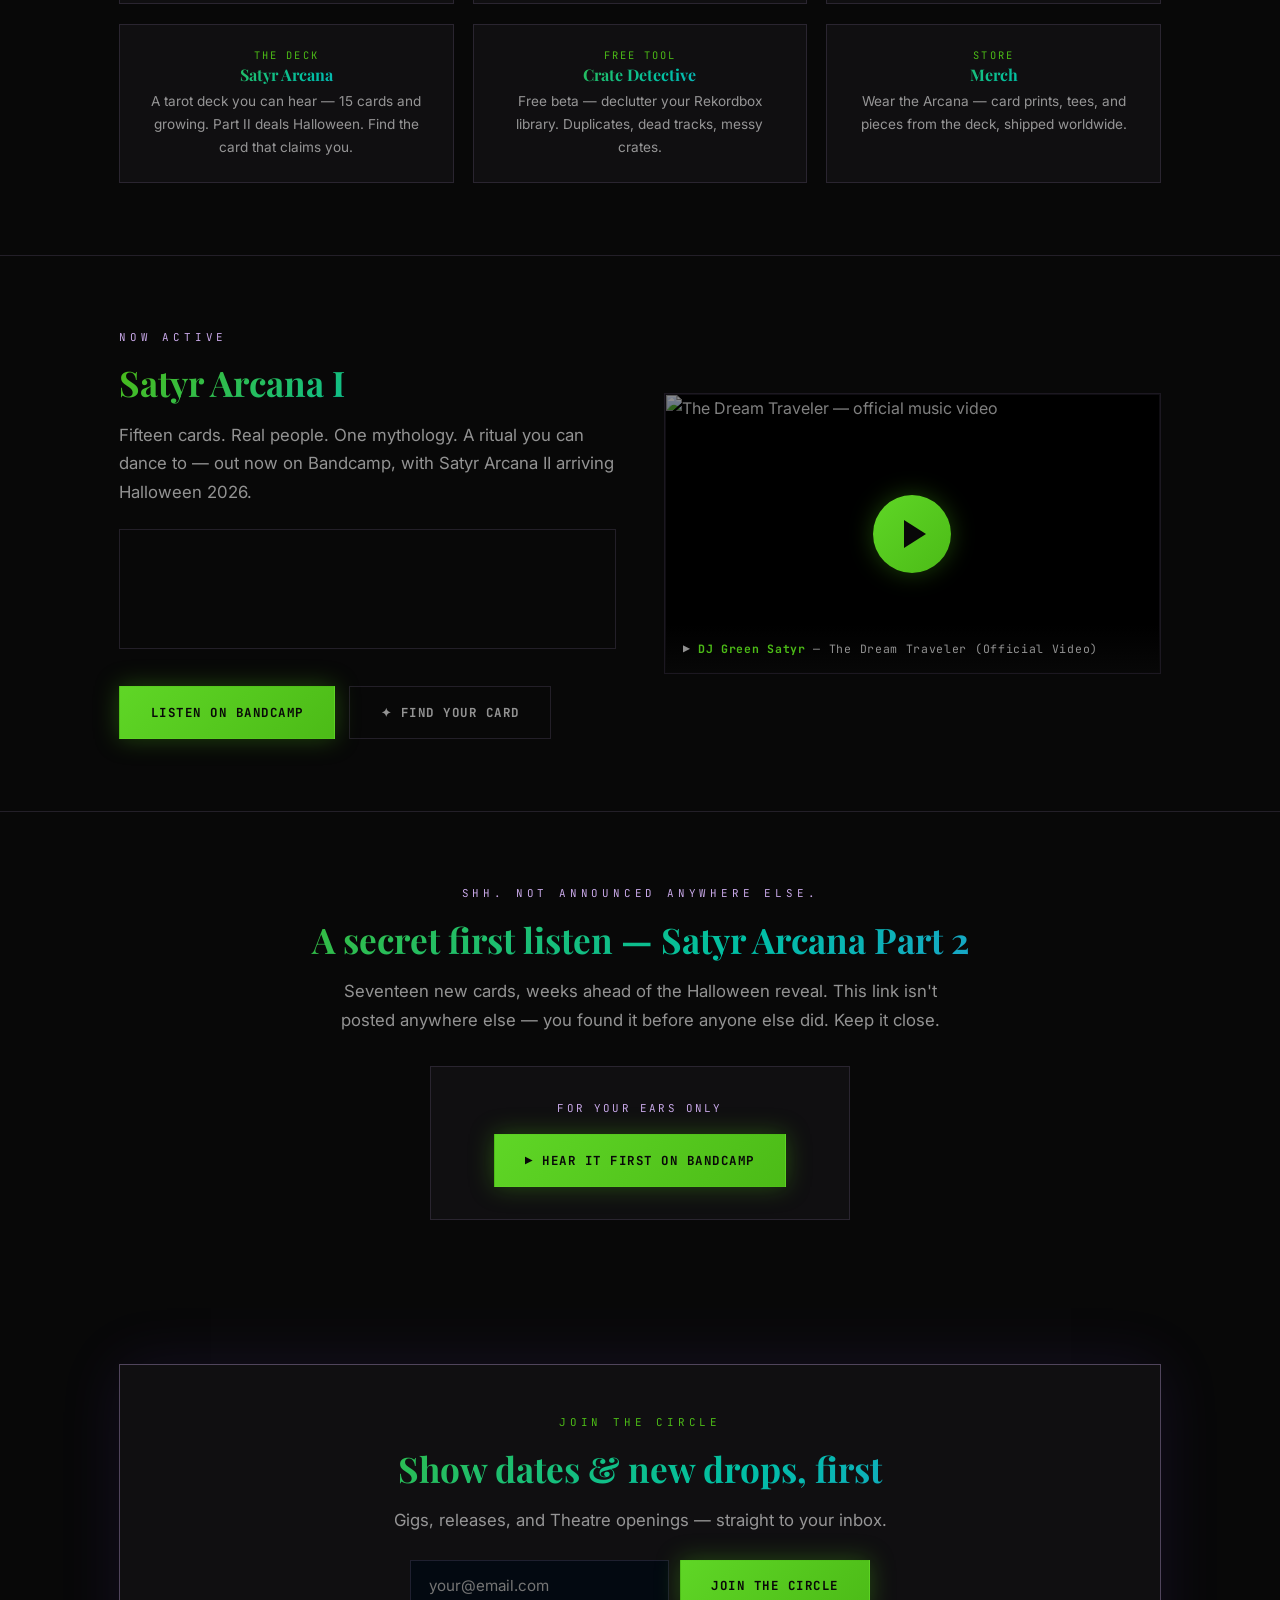
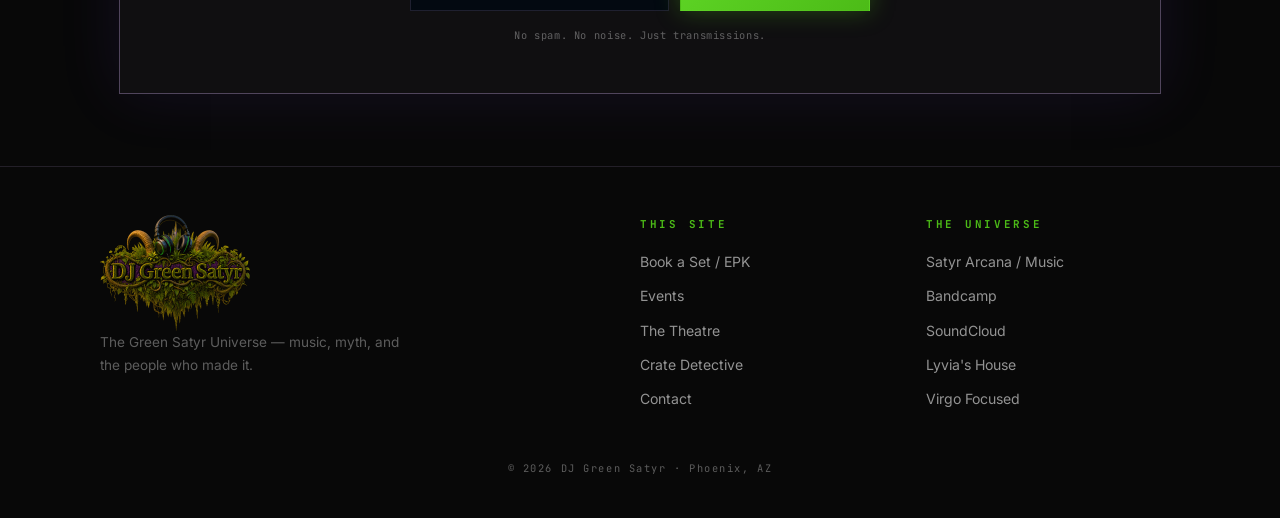
==== commit 27bc4bf0: "Add secret early-listen link to Satyr Arcana Part 2 on homepage Unannounced teaser section near the " ====
--- a/index.html
+++ b/index.html
@@ -161,6 +161,18 @@
   </div>
 </section>
 
+<section style="border-top:1px solid var(--line)">
+  <div class="wrap center">
+    <p class="kicker gold">Shh. Not Announced Anywhere Else.</p>
+    <h2>A secret first listen &mdash; Satyr Arcana Part 2</h2>
+    <p class="lede" style="margin:1rem auto 0">Seventeen new cards, weeks ahead of the Halloween reveal. This link isn't posted anywhere else — you found it before anyone else did. Keep it close.</p>
+    <div class="card" style="max-width:420px;margin:2rem auto 0;padding:2rem 1.8rem;text-align:center">
+      <p class="mono" style="color:var(--gold);font-size:.68rem;letter-spacing:.2em;text-transform:uppercase;margin-bottom:1rem">For Your Ears Only</p>
+      <a class="btn btn-gold" href="https://djgreensatyr.bandcamp.com/album/satyr-arcana-part-2" target="_blank" rel="noopener">&#9654; Hear It First on Bandcamp</a>
+    </div>
+  </div>
+</section>
+
 <section>
   <div class="wrap">
     <div class="signup">
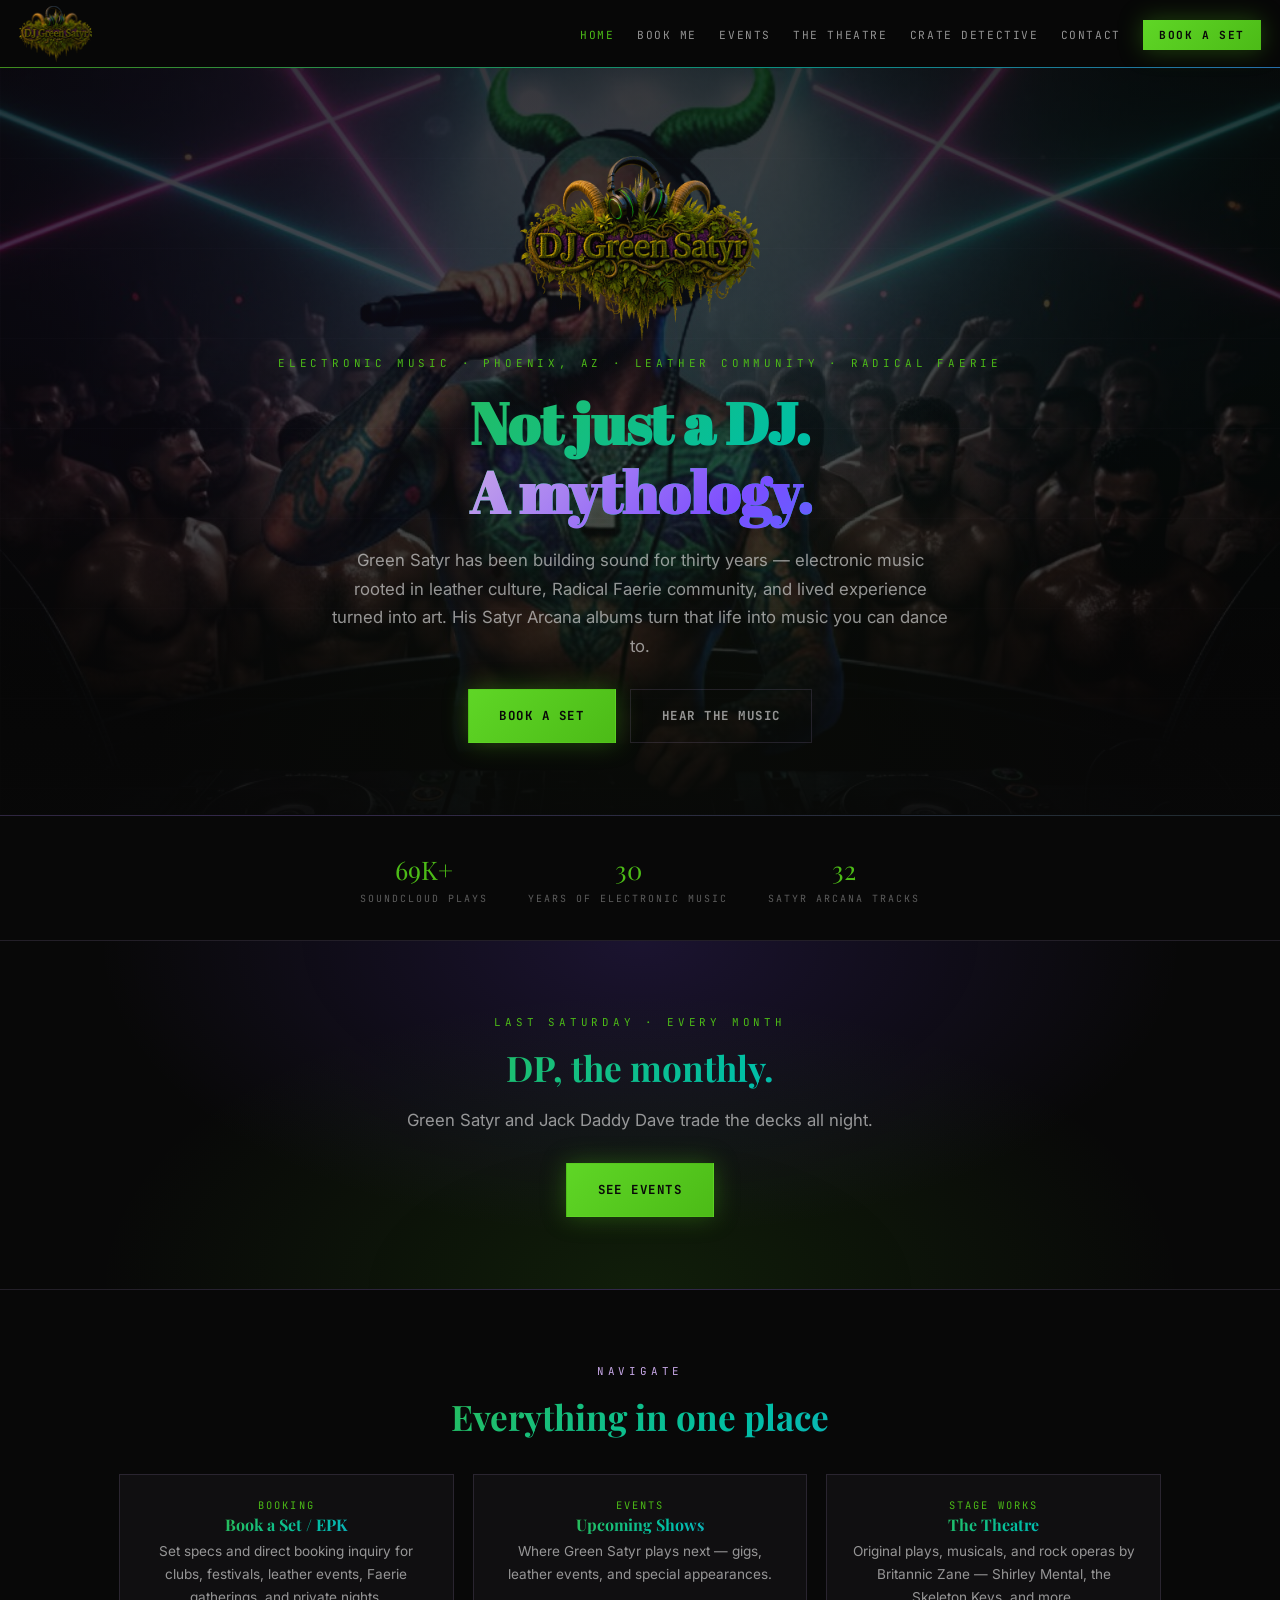
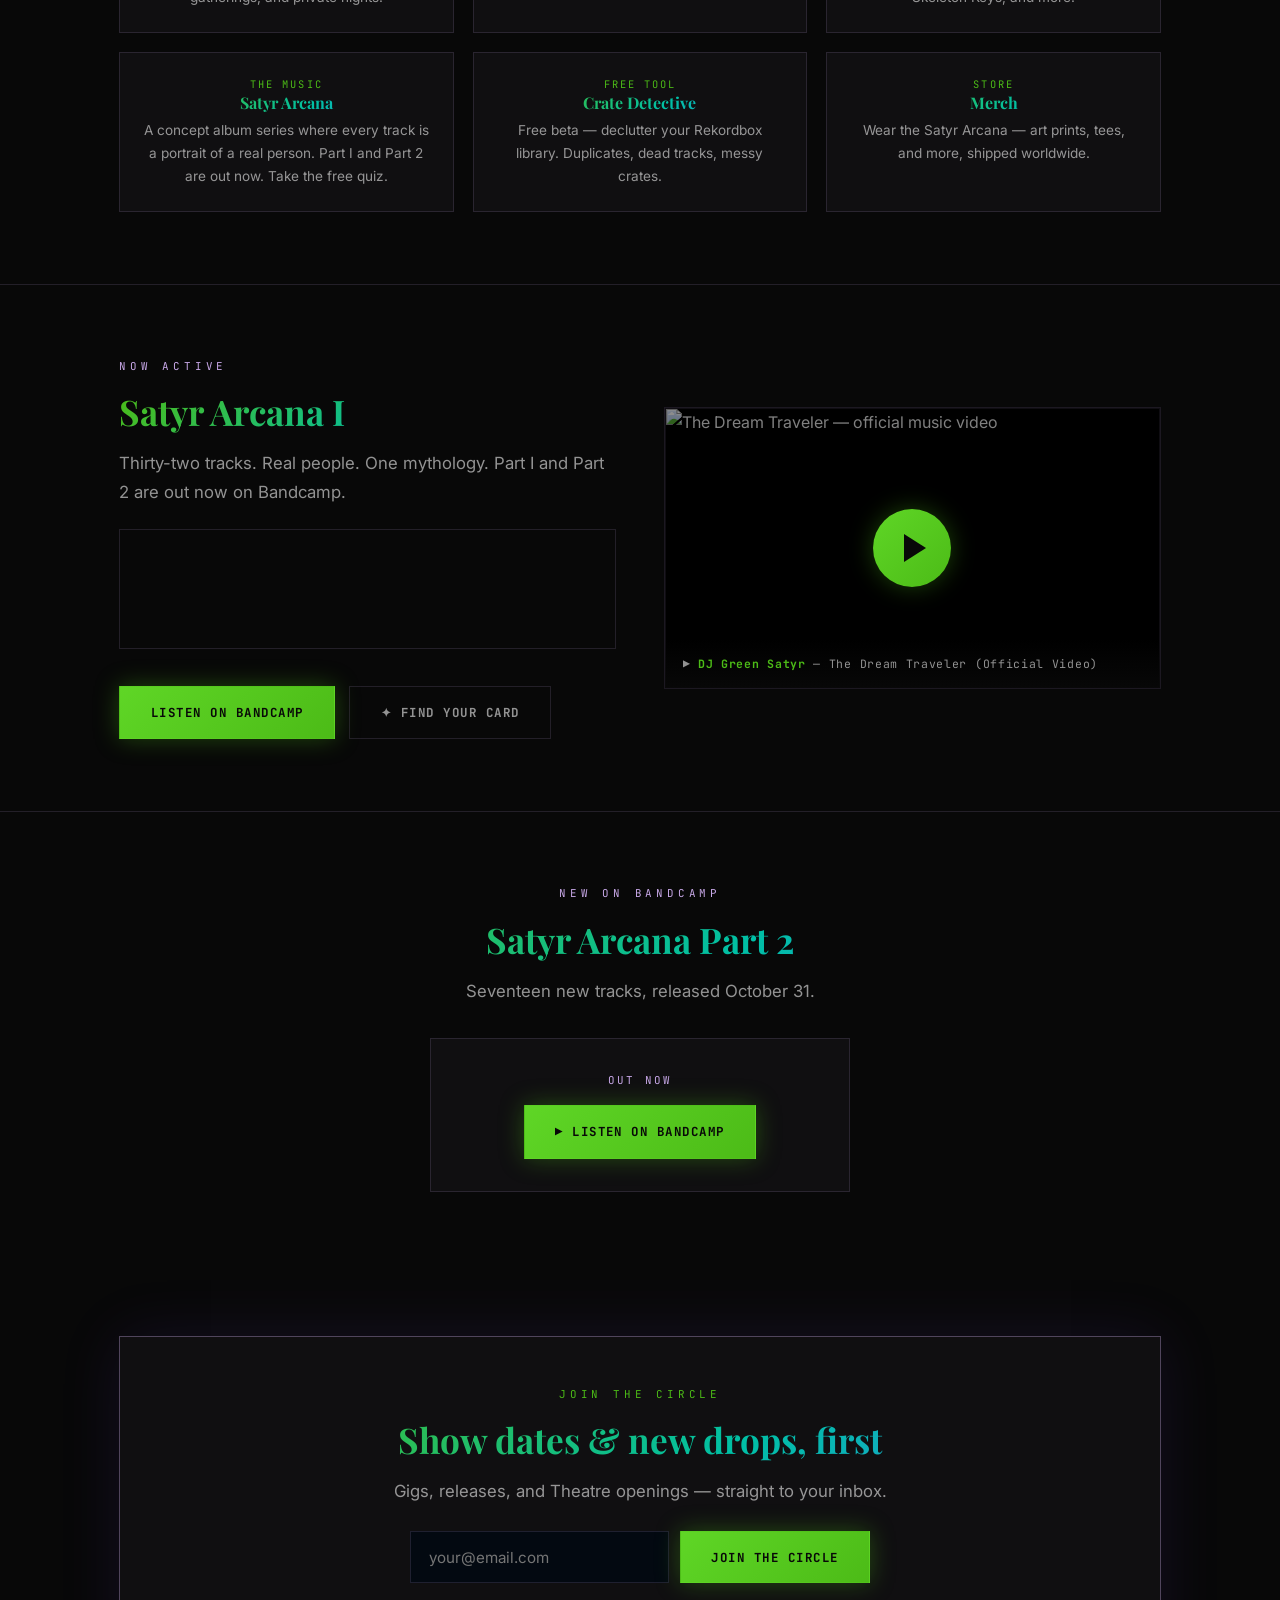
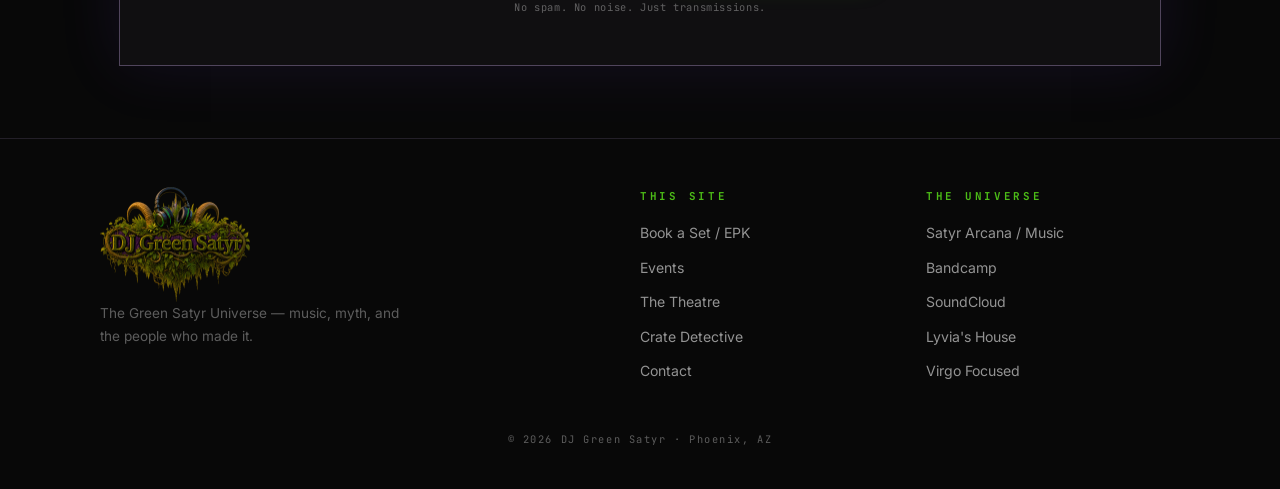
==== commit ef79fb53: "Apply November SEO and AEO audit fixes Co-Authored-By: Claude Opus 5.5 <noreply@anthropic.com>" ====
--- a/index.html
+++ b/index.html
@@ -28,13 +28,16 @@
       "name": "DJ Green Satyr",
       "url": "https://djgreensatyr.live",
       "genre": "Electronic",
+      "image": "https://djgreensatyr.live/assets/og-home.jpg",
+      "email": "thegreensatyr@gmail.com",
       "description": "DJ Green Satyr books DJ sets, festival slots, and private events across the Phoenix metro area and beyond — thirty years of electronic music experience, rooted in leather culture and Radical Faerie community tradition.",
       "areaServed": { "@type": "City", "name": "Phoenix", "containedInPlace": "Arizona" },
       "sameAs": [
         "https://djgreensatyr.bandcamp.com/",
         "https://soundcloud.com/thegreensatyr",
         "https://www.imdb.com/name/nm5407388/",
-        "https://greensatyr.buzz/"
+        "https://greensatyr.buzz/",
+        "https://www.mixcloud.com/GreenSatyr/"
       ]
     },
     {
@@ -71,7 +74,7 @@
   <img src="assets/dj-green-satyr-logo.png?v=2" alt="DJ Green Satyr" width="600" height="463" style="max-width:240px;width:60%;height:auto;margin:0 auto .8rem;display:block">
   <p class="kicker">Electronic Music · Phoenix, AZ · Leather Community · Radical Faerie</p>
   <h1>Not just a DJ.<br><span class="gold-glow">A mythology.</span></h1>
-  <p class="lede" style="margin:1.2rem auto 0">Green Satyr has been building sound for thirty years — electronic music rooted in leather culture, pagan tradition, and lived experience turned into art. His Satyr Arcana turns that life into a tarot deck you can hear.</p>
+  <p class="lede" style="margin:1.2rem auto 0">Green Satyr has been building sound for thirty years — electronic music rooted in leather culture, Radical Faerie community, and lived experience turned into art. His Satyr Arcana albums turn that life into music you can dance to.</p>
   <div class="btn-row" style="justify-content:center">
     <a class='btn btn-gold' href='/booking'>Book a Set</a>
     <a class="btn btn-ghost" href="https://djgreensatyr.bandcamp.com" target="_blank" rel="noopener">Hear the Music</a>
@@ -81,29 +84,16 @@
 <div class="proof">
   <div><div class="num">69K+</div><div class="lbl">SoundCloud Plays</div></div>
   <div><div class="num">30</div><div class="lbl">Years of Electronic Music</div></div>
-  <div><div class="num">15</div><div class="lbl">Satyr Arcana Cards</div></div>
+  <div><div class="num">32</div><div class="lbl">Satyr Arcana Tracks</div></div>
 </div>
 
 <section class="halloween-drop">
   <div class="wrap center">
-    <div data-show-until="2026-11-01T00:00:00-07:00">
-    <p class="kicker">Halloween · Saturday, October 31</p>
-    <h2>Satyr Arcana II deals itself in.</h2>
-    <p class="lede" style="margin:1rem auto 0">New cards. New songs. The release party is DP's Halloween night — and you're on the list.</p>
-    <div class="countdown" id="countdown" aria-live="polite"></div>
+    <p class="kicker">Last Saturday · Every Month</p>
+    <h2>DP, the monthly.</h2>
+    <p class="lede" style="margin:1rem auto 0">Green Satyr and Jack Daddy Dave trade the decks all night.</p>
     <div class="btn-row" style="justify-content:center">
-      <a class="btn btn-gold" href="/events">See the Party</a>
-      <a class="btn btn-ghost" href="https://greensatyr.buzz/satyr-arcana/#quiz">✦ Find Your Card</a>
-    </div>
-    </div>
-    <div data-show-from="2026-11-01T00:00:00-07:00" hidden>
-    <p class="kicker">Out Now</p>
-    <h2>Satyr Arcana II has been dealt.</h2>
-    <p class="lede" style="margin:1rem auto 0">New cards. New songs. The deck is bigger — find out which one claims you.</p>
-    <div class="btn-row" style="justify-content:center">
-      <a class="btn btn-gold" href="https://djgreensatyr.bandcamp.com/album/satyr-arcana-part-2" target="_blank" rel="noopener">Listen to Satyr Arcana II</a>
-      <a class="btn btn-ghost" href="https://greensatyr.buzz/satyr-arcana/#quiz">✦ Find Your Card</a>
-    </div>
+      <a class="btn btn-gold" href="/events">See Events</a>
     </div>
   </div>
 </section>
@@ -126,8 +116,8 @@
         <p>Original plays, musicals, and rock operas by Britannic Zane — Shirley Mental, the Skeleton Keys, and more.</p>
       </a>
       <a class="card" href="https://greensatyr.buzz/satyr-arcana/">
-        <p class="mono">The Deck</p><h3>Satyr Arcana</h3>
-        <p>A tarot deck you can hear — 15 cards and growing. Part II deals Halloween. Find the card that claims you.</p>
+        <p class="mono">The Music</p><h3>Satyr Arcana</h3>
+        <p>A concept album series where every track is a portrait of a real person. Part I and Part 2 are out now. Take the free quiz.</p>
       </a>
       <a class='card' href='/cratedetective'>
         <p class="mono">Free Tool</p><h3>Crate Detective</h3>
@@ -135,7 +125,7 @@
       </a>
       <a class="card" href="https://greensatyr.printful.me/" target="_blank" rel="noopener">
         <p class="mono">Store</p><h3>Merch</h3>
-        <p>Wear the Arcana — card prints, tees, and pieces from the deck, shipped worldwide.</p>
+        <p>Wear the Satyr Arcana — art prints, tees, and more, shipped worldwide.</p>
       </a>
     </div>
   </div>
@@ -146,7 +136,7 @@
     <div>
       <p class="kicker gold">Now Active</p>
       <h2>Satyr Arcana I</h2>
-      <p class="lede">Fifteen cards. Real people. One mythology. A ritual you can dance to — out now on Bandcamp, with Satyr Arcana II arriving Halloween 2026.</p>
+      <p class="lede">Thirty-two tracks. Real people. One mythology. Part I and Part 2 are out now on Bandcamp.</p>
       <iframe style="border:1px solid var(--line);width:100%;max-width:700px;height:120px;margin-top:1.4rem" src="https://bandcamp.com/EmbeddedPlayer/v=2/album=3855290290/size=large/bgcol=080808/linkcol=4CBB17/tracklist=false/artwork=small/" seamless title="Satyr Arcana I by DJ Green Satyr" loading="lazy"></iframe>
       <div class="btn-row">
         <a class="btn btn-gold" href="https://djgreensatyr.bandcamp.com/album/satyr-arcana-i" target="_blank" rel="noopener">Listen on Bandcamp</a>
@@ -163,12 +153,12 @@
 
 <section style="border-top:1px solid var(--line)">
   <div class="wrap center">
-    <p class="kicker gold">Shh. Not Announced Anywhere Else.</p>
-    <h2>A secret first listen &mdash; Satyr Arcana Part 2</h2>
-    <p class="lede" style="margin:1rem auto 0">Seventeen new cards, weeks ahead of the Halloween reveal. This link isn't posted anywhere else — you found it before anyone else did. Keep it close.</p>
+    <p class="kicker gold">New on Bandcamp</p>
+    <h2>Satyr Arcana Part 2</h2>
+    <p class="lede" style="margin:1rem auto 0">Seventeen new tracks, released October 31.</p>
     <div class="card" style="max-width:420px;margin:2rem auto 0;padding:2rem 1.8rem;text-align:center">
-      <p class="mono" style="color:var(--gold);font-size:.68rem;letter-spacing:.2em;text-transform:uppercase;margin-bottom:1rem">For Your Ears Only</p>
-      <a class="btn btn-gold" href="https://djgreensatyr.bandcamp.com/album/satyr-arcana-part-2" target="_blank" rel="noopener">&#9654; Hear It First on Bandcamp</a>
+      <p class="mono" style="color:var(--gold);font-size:.68rem;letter-spacing:.2em;text-transform:uppercase;margin-bottom:1rem">Out Now</p>
+      <a class="btn btn-gold" href="https://djgreensatyr.bandcamp.com/album/satyr-arcana-part-2" target="_blank" rel="noopener">&#9654; Listen on Bandcamp</a>
     </div>
   </div>
 </section>
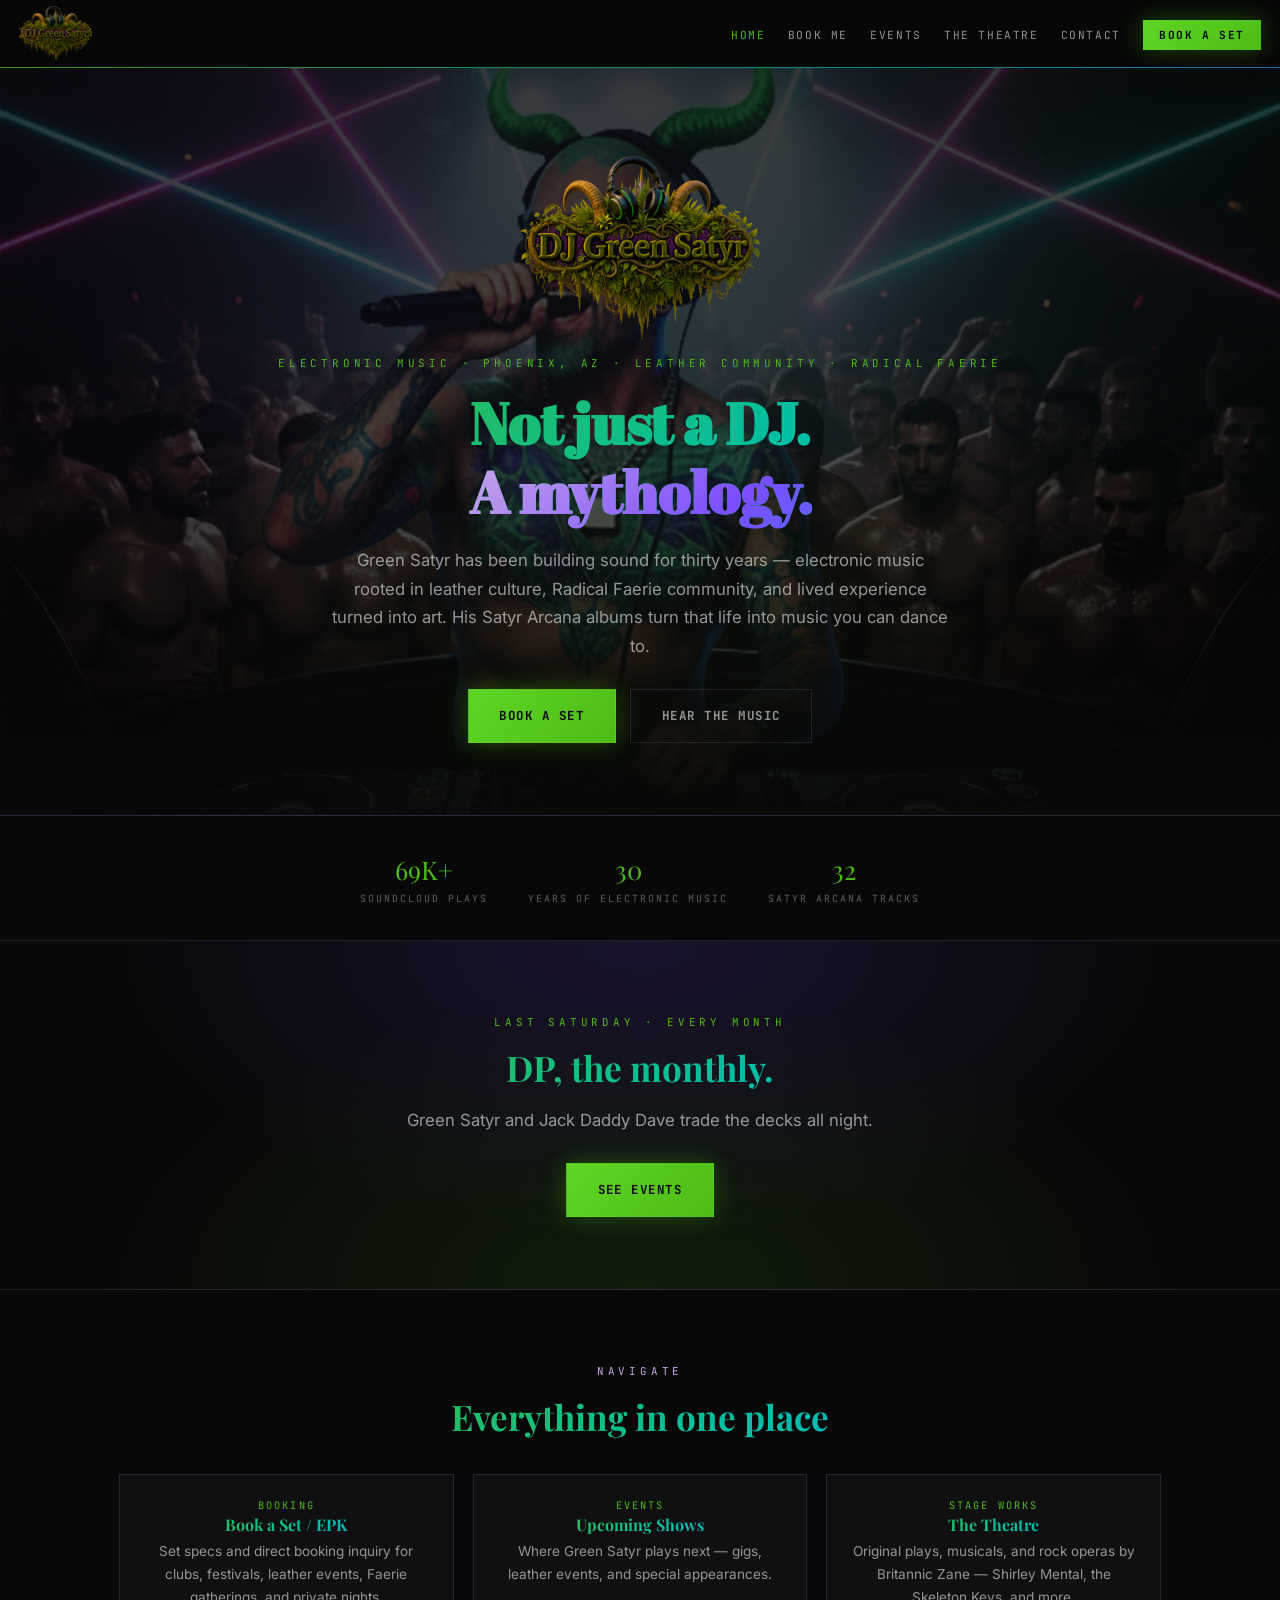
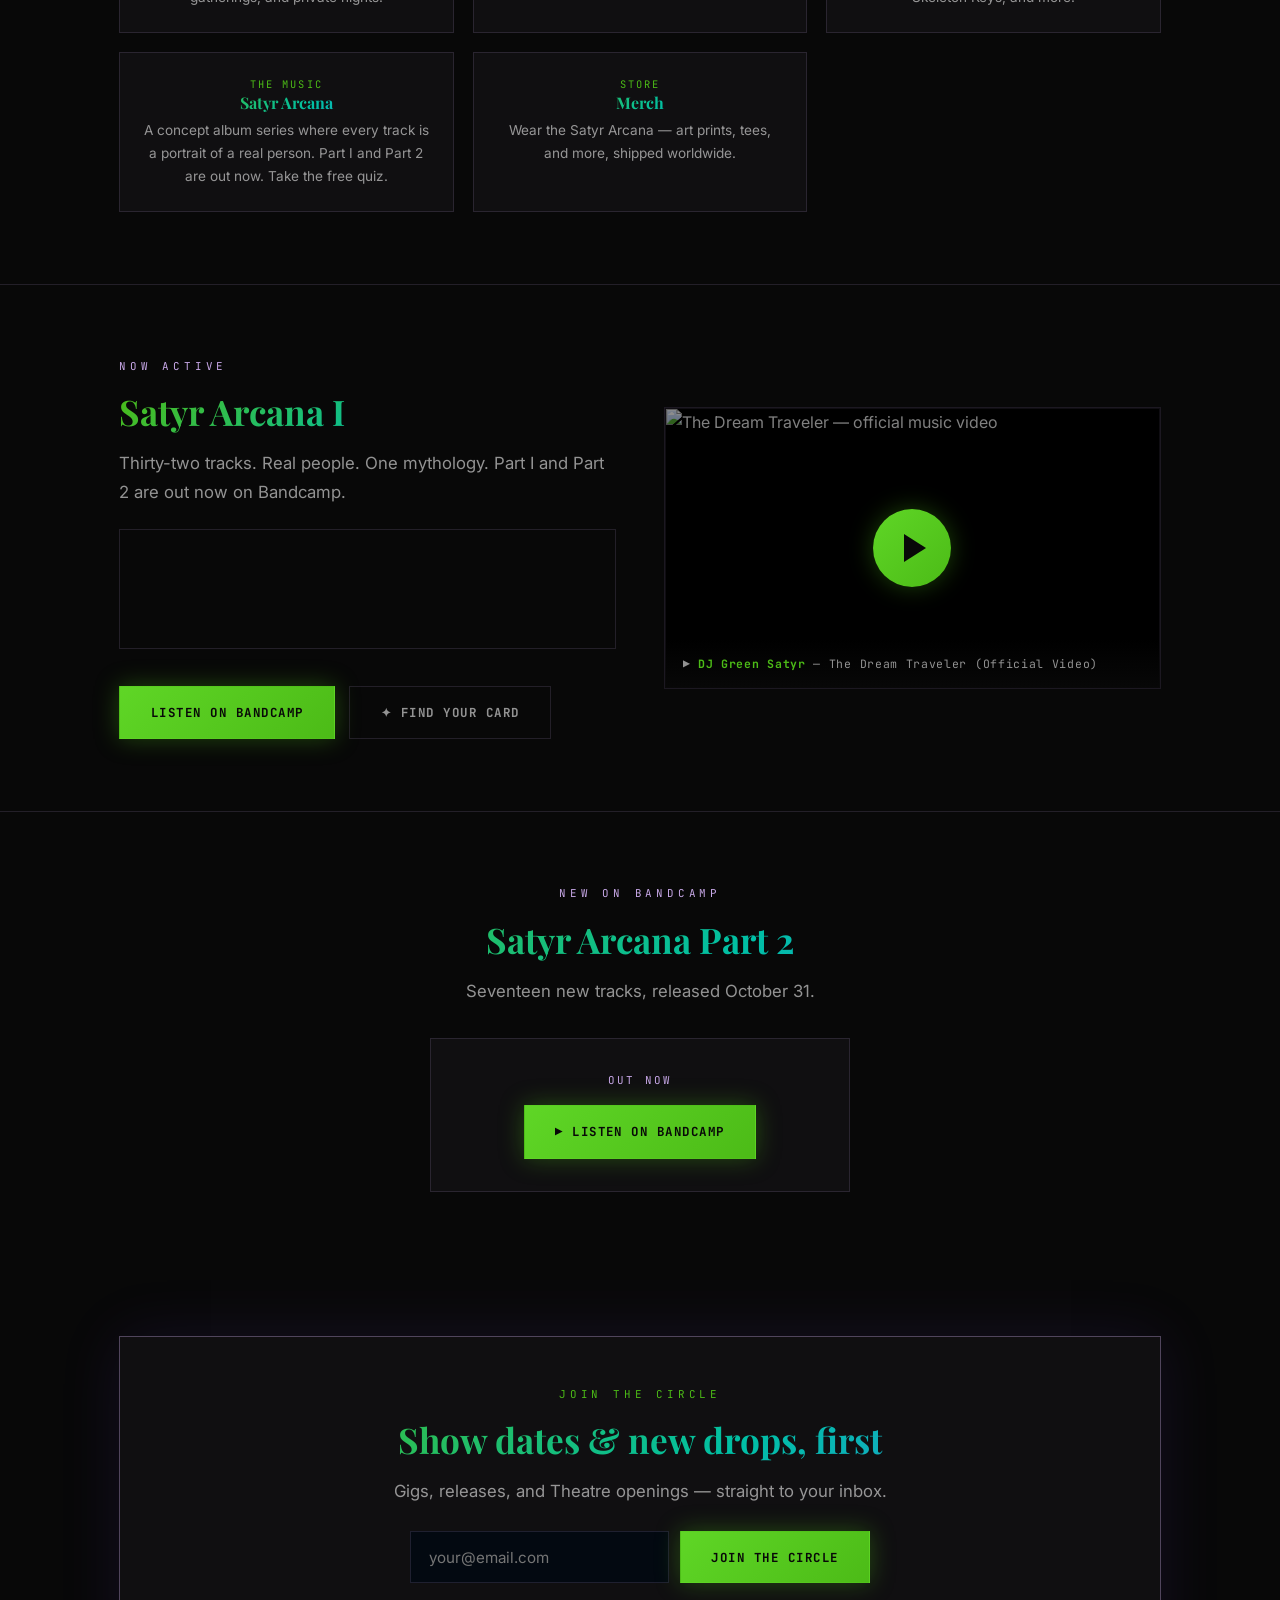
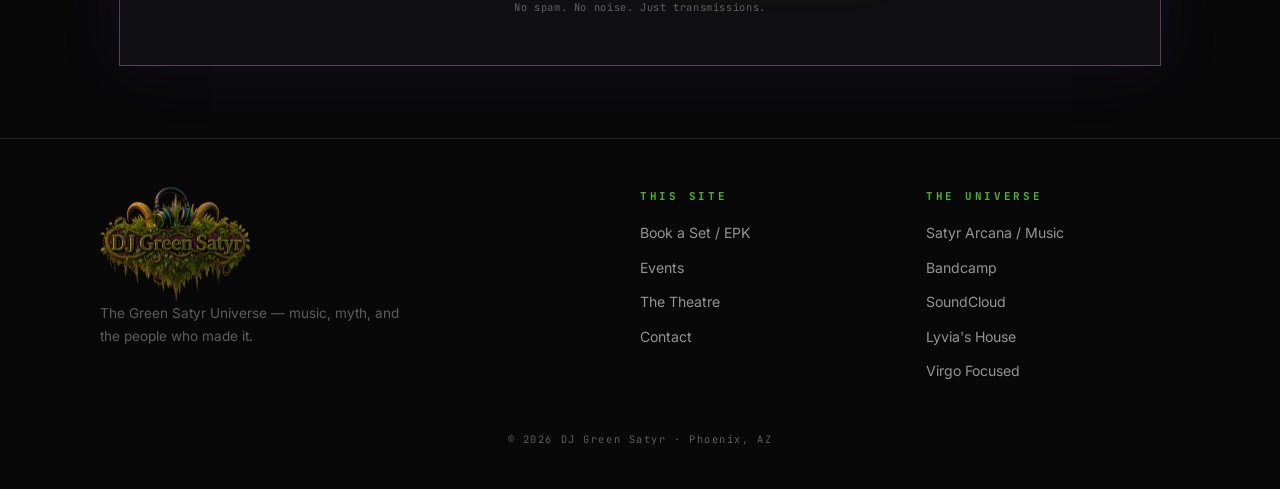
==== commit 63e39be4: "Remove Crate Detective from nav, footer, homepage card, and contact form" ====
--- a/index.html
+++ b/index.html
@@ -60,7 +60,6 @@
     <li><a href='/booking'>Book Me</a></li>
     <li><a href='/events'>Events</a></li>
     <li><a href='/theatre'>The Theatre</a></li>
-    <li><a href='/cratedetective'>Crate Detective</a></li>
     <li><a href='/contact'>Contact</a></li>
     <li><a class='nav-cta' href='/booking'>Book a Set</a></li>
   </ul>
@@ -118,10 +117,6 @@
       <a class="card" href="https://greensatyr.buzz/satyr-arcana/">
         <p class="mono">The Music</p><h3>Satyr Arcana</h3>
         <p>A concept album series where every track is a portrait of a real person. Part I and Part 2 are out now. Take the free quiz.</p>
-      </a>
-      <a class='card' href='/cratedetective'>
-        <p class="mono">Free Tool</p><h3>Crate Detective</h3>
-        <p>Free beta — declutter your Rekordbox library. Duplicates, dead tracks, messy crates.</p>
       </a>
       <a class="card" href="https://greensatyr.printful.me/" target="_blank" rel="noopener">
         <p class="mono">Store</p><h3>Merch</h3>
@@ -193,7 +188,6 @@
         <li><a href='/booking'>Book a Set / EPK</a></li>
         <li><a href='/events'>Events</a></li>
         <li><a href='/theatre'>The Theatre</a></li>
-        <li><a href='/cratedetective'>Crate Detective</a></li>
         <li><a href='/contact'>Contact</a></li>
       </ul>
     </div>
